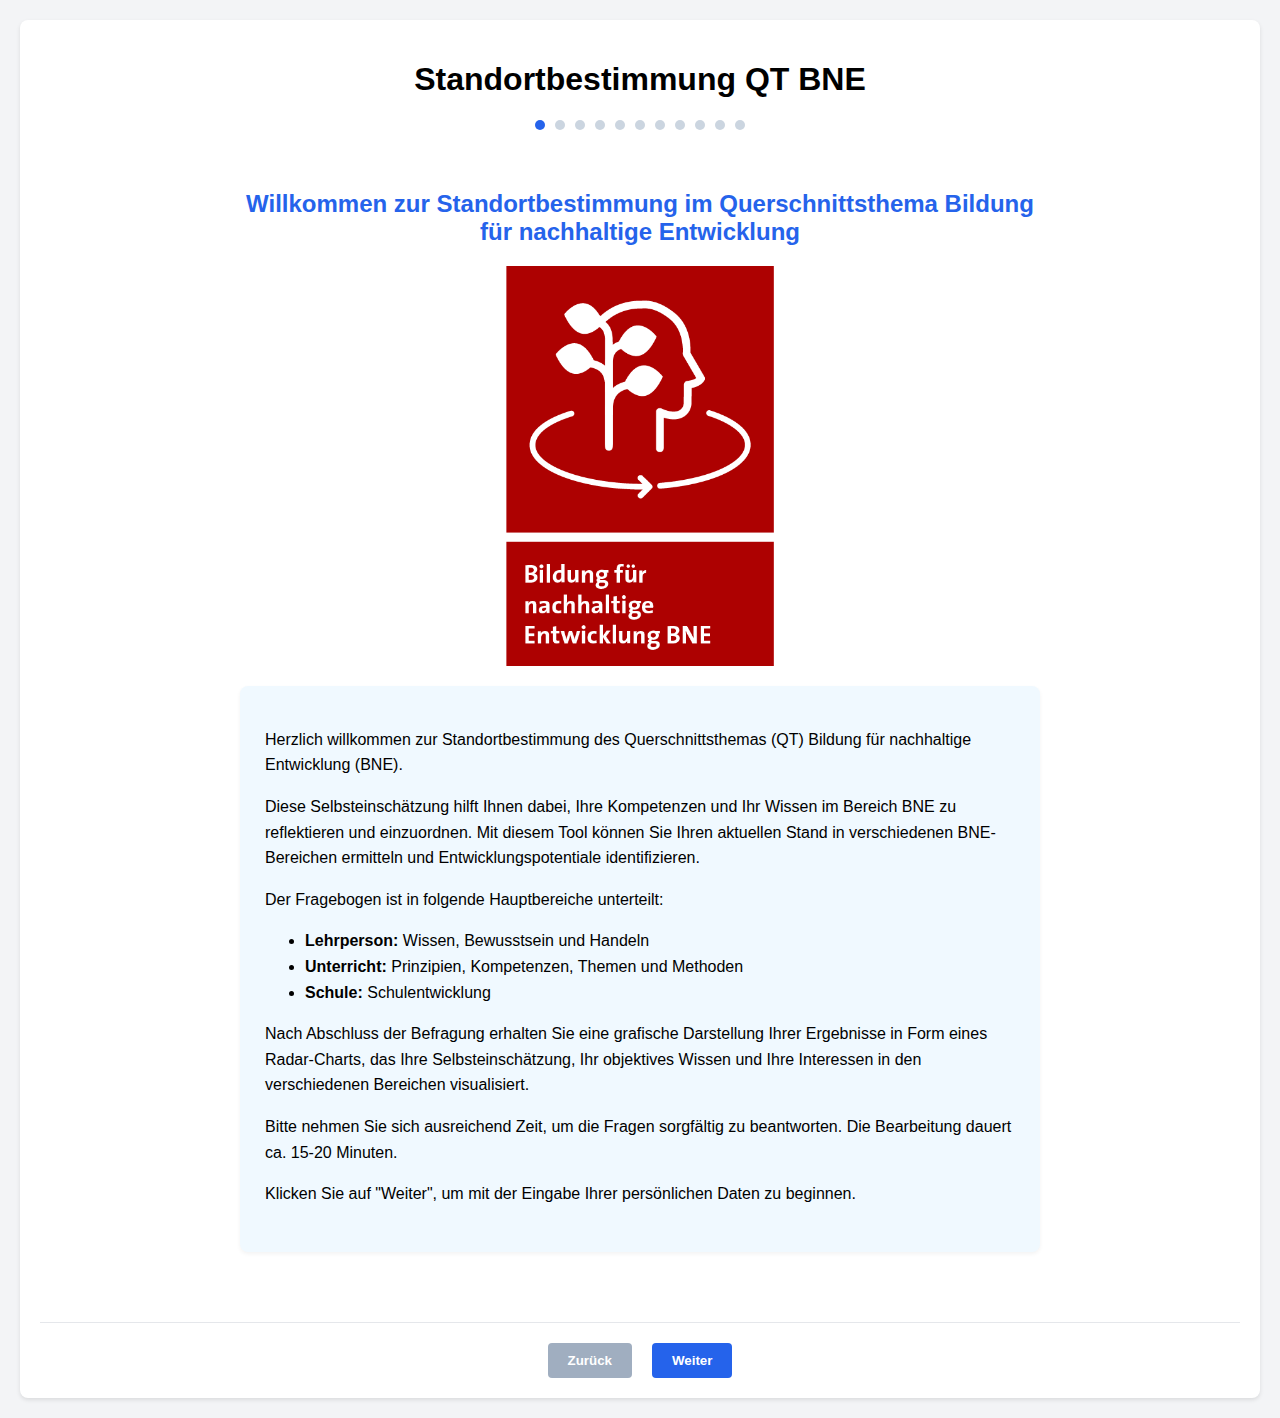
==== src/index.html @ 0aa0ed7d "allinone finished. src folder added" ====
<!DOCTYPE html>
<html lang="de">
<head>
    <meta charset="UTF-8">
    <meta name="viewport" content="width=device-width, initial-scale=1.0">
    <title>Kompetenzradar BNE</title>
    <style>
        body {
            font-family: Arial, sans-serif;
            margin: 0;
            padding: 20px;
            background-color: #f3f4f6;
        }
        .container {
            max-width: 1200px;
            margin: 0 auto;
            background: white;
            padding: 20px;
            border-radius: 8px;
            box-shadow: 0 2px 4px rgba(0,0,0,0.1);
        }
        .grid {
            display: grid;
            grid-template-columns: 1fr;
            gap: 20px;
        }
        @media (min-width: 1500px) { /* Bei grossen Bildschirmen mehr Platz für Radar Chart */
            .results-grid {
                grid-template-columns: 1fr 2fr; 
            }
        }
        .results-columns {
            display: grid;
            grid-template-columns: 1fr 1fr;
            gap: 15px;
         }

        @media (max-width: 600px) {
            .results-columns {
                grid-template-columns: 1fr;
    }
}
        .question-card {
            border: 1px solid #e5e7eb;
            padding: 15px;
            margin-bottom: 15px;
            border-radius: 6px;
        }
        .question-title {
            font-weight: bold;
            margin-bottom: 10px;
        }
        .meta-info {
            font-size: 0.9em;
            color: #666;
            margin-bottom: 10px;
        }
        .mc-group {
            display: flex;
            flex-direction: column;
            gap: 8px;
        }
        .mc-option {
            display: flex;
            align-item: center;
            gap: 8px;
            padding: 8px;
            border-radius: 4px;
            cursor: pointer;
        }
        .mc-option:hover {
            background-color: #f3f4f6;
        }
        .slider-container {
            padding: 20px 10px;
            position: relative;
        }
        .slider {
            width: 100%;
            height: 5px;
            background: #ddd;
            outline: none;
            -webkit-appearance: none;
            border-radius: 5px;
        }
        .slider::-webkit-slider-thumb {
            -webkit-appearance: none;
            width: 20px;
            height: 20px;
            background: #2563eb;
            border-radius: 50%;
            cursor: pointer;
        }
        .slider::-moz-range-thumb {
            width: 20px;
            height: 20px;
            background: #2563eb;
            border-radius: 50%;
            cursor: pointer;
            border: none;
        }
        .slider-labels {
            display: flex;
            justify-content: space-between;
            margin-top: 10px;
            font-size: 0.8em;
            color: #666;
        }
        .slider-value {
            text-align: center;
            margin-top: 10px;
            font-weight: bold;
            color: #2563eb;
        }
        .radar-container {
            display: flex;
            flex-direction: column;
            align-item: center;
            justify-content: center;
            width: 100%;
            height: 100%;
        }
        #radarCanvas {
            width: 100%;
            max-width: 1000px;
            height: auto;
            image-rendering: -webkit-optimize-contrast;
            image-rendering: crisp-edges;
            -ms-interpolation-mode: nearest-neighbor;
            margin: 0 auto;
            display: block;
        }
        .legend {
            display: flex;
            justify-content: center;
            gap: 20px;
            margin-top: 16px;
        }
        .legend-item {
            display: flex;
            align-item: center;
            gap: 8px;
            font-size: 14px;
            font-weight: bold;
        }
        .legend-color {
            width: 20px;
            height: 10px;
            border-radius: 2px;
        }
        .page {
            display: none;
        }
        .page.active {
            display: block;
        }
        .navigation {
            display: flex;
            justify-content: center;
            gap: 20px;
            margin-top: 20px;
            padding-top: 20px;
            border-top: 1px solid #e5e7eb;
            transition: margin-top 0.3s ease; /* Sanfte Übergangsanimation */
        }
        .nav-button {
            padding: 10px 20px;
            background-color: #2563eb;
            color: white;
            border: none;
            border-radius: 4px;
            cursor: pointer;
            font-weight: bold;
        }
        .nav-button:disabled {
            background-color: #a0aec0;
            cursor: not-allowed;
        }
        .progress-indicator {
            display: flex;
            justify-content: center;
            margin-bottom: 20px;
        }
        .progress-dot {
            height: 10px;
            width: 10px;
            background-color: #cbd5e0;
            border-radius: 50%;
            margin: 0 5px;
        }
        .progress-dot.active {
            background-color: #2563eb;
        }
        .form-group {
            margin-bottom: 15px;
        }
        .form-group label {
            display: block;
            margin-bottom: 5px;
            font-weight: bold;
        }
        .form-group input, .form-group select, .form-group textarea {
            width: 100%;
            padding: 8px;
            border: 1px solid #e2e8f0;
            border-radius: 4px;
            box-sizing: border-box;
        }
        .intro-text {
            margin-bottom: 20px;
            line-height: 1.6;
        }
        .summary-section {
            margin-bottom: 30px;
            padding: 15px;
            background-color: #f8fafc;
            border-radius: 6px;
        }
        .summary-section h3 {
            margin-top: 0;
            color: #2563eb;
        }
        .personal-data-section {
            margin-bottom: 30px;
            padding: 15px;
            background-color: #f0f9ff;
            border-radius: 6px;
        }
        .personal-data-section h3 {
            margin-top: 0;
            color: #0369a1;
        }
        .personal-data-item {
            margin-bottom: 8px;
        }
        .personal-data-label {
            font-weight: bold;
        }
        .subjects-grid {
            display: grid;
            grid-template-columns: repeat(auto-fill, minmax(80px, 1fr));
            gap: 10px;
            margin-top: 10px;
        }
        .subject-item {
            display: flex;
            align-items: center;
            justify-content: center;
            background-color: #f0f9ff;
            padding: 10px 15px;
            border-radius: 6px;
            cursor: pointer;
            transition: all 0.3s ease;
            user-select: none;
            border: 1px solid #e2e8f0;
            text-align: center;
        }
        .subject-item:hover {
            background-color: #dbeafe;
            transform: translateY(-2px);
            box-shadow: 0 2px 4px rgba(0,0,0,0.1);
        }
        .subject-item.selected {
            background-color: #2563eb;
            color: white;
            border: 1px solid #1e40af;
            box-shadow: 0 2px 4px rgba(37, 99, 235, 0.3);
        }
        .subject-item.disabled {
            opacity: 0.5;
            cursor: not-allowed;
            transform: none;
            box-shadow: none;
        }
        .welcome-container {
            max-width: 800px;
            margin: 0 auto;
            padding: 20px;
        }
        h1 {
            text-align: center;
        }
        .welcome-header {
            color: #2563eb;
            margin-bottom: 20px;
            text-align: center;
        }
        .welcome-card {
            background-color: #f0f9ff;
            border-radius: 8px;
            padding: 25px;
            box-shadow: 0 2px 4px rgba(0,0,0,0.05);
            margin-bottom: 30px;
        }
        .sdg-image {
            max-width: 100%;
            max-height: 400px;
            height: auto;
            margin: auto;
            display: block;
            padding-bottom: 20px;

        }
        .selection-counter {
            margin-top: 10px;
            font-weight: bold;
            color: #2563eb;
        }
        
        /* Dropdown für Lerngelegenheiten */
        .custom-dropdown {
            position: relative;
            width: 100%;
            border: 1px solid #e2e8f0;
            border-radius: 4px;
            background-color: white;
        }
        .selected-options {
            padding: 10px;
            cursor: pointer;
            min-height: 24px;
            border-radius: 4px;
            display: flex;
            flex-wrap: wrap;
            gap: 5px;
        }
        .selected-options .placeholder {
            color: #a0aec0;
        }
        .selected-options:hover {
            background-color: #f8fafc;
        }
        .selected-tag {
            display: inline-flex;
            align-items: center;
            background-color: #e2e8f0;
            border-radius: 4px;
            padding: 2px 8px;
            margin-right: 2px;
            margin-bottom: 2px;
            font-size: 0.9em;
        }
        .remove-tag {
            margin-left: 5px;
            cursor: pointer;
            font-weight: bold;
            color: #718096;
        }
        .remove-tag:hover {
            color: #e53e3e;
        }
        .dropdown-options {
            position: absolute;
            width: 100%;
            max-height: 300px;
            overflow-y: auto;
            border: 1px solid #e2e8f0;
            border-top: none;
            border-radius: 0 0 4px 4px;
            background-color: white;
            z-index: 10;
            box-shadow: 0 4px 6px -1px rgba(0, 0, 0, 0.1);
            /* Dropdown standardmäßig ausblenden */
            display: none;
        }
        .dropdown-option {
            padding: 10px;
            cursor: pointer;
            border-bottom: 1px solid #f7fafc;
            display: block;
            transition: all 0.2s ease;
        }
        .dropdown-option:hover {
            background-color: #f3f4f6;
        }
        .dropdown-option.selected {
            background-color: #e6f2ff;
            border-left: 3px solid #2563eb;
        }
        .dropdown-option-content {
            display: flex;
            flex-direction: column;
        }
        .dropdown-option-title {
            font-weight: bold;
            margin-bottom: 4px;
        }
        .dropdown-option-info {
            display: flex;
            justify-content: space-between;
            font-size: 0.85em;
        }
        .search-container {
            padding: 10px;
            border-bottom: 1px solid #e2e8f0;
            position: sticky;
            top: 0;
            background-color: white;
            z-index: 11;
        }
        .dropdown-search {
            width: 100%;
            padding: 8px 10px;
            border: 1px solid #e2e8f0;
            border-radius: 4px;
            font-size: 0.95em;
        }
        .option-category {
            font-size: 0.85em;
            color: #4a5568;
            display: block;
            margin-top: 2px;
        }
        .option-semester {
            font-size: 0.8em;
            color: #718096;
            display: inline-block;
            margin-top: 2px;
            background-color: #f0f9ff;
            padding: 1px 6px;
            border-radius: 4px;
        }
        .lerngelegenheiten-list {
            margin: 5px 0 0 20px;
            padding: 0;
        }
        .lerngelegenheiten-list li {
            margin-bottom: 5px;
        }
        .no-results {
            padding: 15px;
            color: #718096;
            text-align: center;
            font-style: italic;
        }
    </style>
</head>
<body>
    <div class="container">
        <h1>Standortbestimmung QT BNE</h1>
        <div class="progress-indicator" id="progressIndicator">
            <!-- Wird dynamisch gefüllt -->
        </div>
        
        <!-- Startseite -->
        <div class="page" id="page-start">
            <div class="welcome-container">
                <h2 class="welcome-header">Willkommen zur Standortbestimmung im Querschnittsthema Bildung für nachhaltige Entwicklung</h2>
                
                <!-- BNE Image - Base64 encoded -->
                <img src="[data-uri]" alt="Sustainable Development Goals" class="sdg-image">
                
                <div class="welcome-card">
                    <div class="intro-text">
                        <p>Herzlich willkommen zur Standortbestimmung des Querschnittsthemas (QT) Bildung für nachhaltige Entwicklung (BNE).</p>
                        <p>Diese Selbsteinschätzung hilft Ihnen dabei, Ihre Kompetenzen und Ihr Wissen im Bereich BNE zu reflektieren und einzuordnen. Mit diesem Tool können Sie Ihren aktuellen Stand in verschiedenen BNE-Bereichen ermitteln und Entwicklungspotentiale identifizieren.</p>
                        <p>Der Fragebogen ist in folgende Hauptbereiche unterteilt:</p>
                        <ul>
                            <li><strong>Lehrperson:</strong> Wissen, Bewusstsein und Handeln</li>
                            <li><strong>Unterricht:</strong> Prinzipien, Kompetenzen, Themen und Methoden</li>
                            <li><strong>Schule:</strong> Schulentwicklung</li>
                        </ul>
                        <p>Nach Abschluss der Befragung erhalten Sie eine grafische Darstellung Ihrer Ergebnisse in Form eines Radar-Charts, das Ihre Selbsteinschätzung, Ihr objektives Wissen und Ihre Interessen in den verschiedenen Bereichen visualisiert.</p>
                        <p>Bitte nehmen Sie sich ausreichend Zeit, um die Fragen sorgfältig zu beantworten. Die Bearbeitung dauert ca. 15-20 Minuten.</p>
                        <p>Klicken Sie auf "Weiter", um mit der Eingabe Ihrer persönlichen Daten zu beginnen.</p>
                    </div>
                </div>
            </div>
        </div>
        
        <!-- Seite 1: Persönliche Daten -->
        <div class="page" id="page-0">
            <div class="intro-text">
                <p>Bitte füllen Sie zunächst Ihre persönlichen Daten aus und beantworten Sie dann die Fragen auf den folgenden Seiten.</p>
            </div>
            <div class="form-group">
                <label for="vorname">Vorname</label>
                <input type="text" id="vorname" name="vorname">
            </div>
            <div class="form-group">
                <label for="nachname">Nachname</label>
                <input type="text" id="nachname" name="nachname">
            </div>
            <div class="form-group">
                <label for="matrikelnummer">Matrikelnummer</label>
                <input type="text" id="matrikelnummer" name="matrikelnummer">
            </div>
            <div class="form-group">
                <label for="email">E-Mail-Adresse an PH</label>
                <input type="email" id="email" name="email">
            </div>
            <div class="form-group">
                <label>Studienfächer (maximal 4 Fächer auswählbar)</label>
                <div class="subjects-grid" id="subjects-container">
                    <!-- Wird dynamisch durch JavaScript gefüllt -->
                </div>
                <div class="selection-counter" id="selection-counter">Ausgewählte Fächer: 0/4</div>
            </div>
            <div class="form-group">
                <label>Besuchte Lerngelegenheiten mit QT Label BNE</label>
                <div class="custom-dropdown">
                    <div class="selected-options" id="selected-lerngelegenheiten-display" onclick="document.getElementById('lerngelegenheiten-options').style.display = document.getElementById('lerngelegenheiten-options').style.display === 'block' ? 'none' : 'block';">
                        <span class="placeholder">Bitte auswählen (Klicken zum Öffnen)...</span>
                    </div>
                    <div class="dropdown-options" id="lerngelegenheiten-options">
                        <div class="search-container">
                            <input type="text" id="lerngelegenheiten-search" placeholder="Suchen..." class="dropdown-search">
                        </div>
                        <div id="lerngelegenheiten-list">
                            <!-- Wird dynamisch mit JavaScript gefüllt -->
                        </div>
                    </div>
                </div>
            </div>
        </div>

        <!-- Fragen-Seiten werden dynamisch generiert -->
        <!-- Hier kommt pro Bereich eine eigene Seite -->
        
        <!-- Letzte Seite: Radar und Zusammenfassung -->
        <div class="page" id="page-final">
            <h2>Ihre Ergebnisse</h2>
            <p>
            Vielen Dank für die Beantwortung der Fragen. Hier ist die Zusammenfassung Ihrer Ergebnisse. Drücken Sie auf Abschliessen. Laden Sie diese bitte als pdf herunter und senden Sie das pdf bitte fristgerecht an: <mark>barbara.bamert@phbern.ch</mark><br></br>
            Fügen Sie die Ergebnisse Ihrer Standortbestimmung bitte noch in Ihr professionelles BNE-Konzept ein oder verlinken Sie es.<br></br>
            An der Standortbestimmung werden Rückmeldungen zu Spiderprofilen und Vorschläge gegeben, welche Lerngelegenheiten zu Ihrem Profil passen würden. Falls Sie eine individuelle Rückmeldung wünschen, können Sie gerne per Mail einen Beratungstermin vereinbaren.<br></br>

            </p>
            
            <div class="grid results-grid">
                <div>
                    <!-- Persönliche Daten Sektion -->
                    <div class="personal-data-section">
                        <h3>Persönliche Daten</h3>
                        <div id="personalDataSummary">
                            <!-- Wird dynamisch gefüllt -->
                        </div>
                    </div>
                    
                    <!-- Ergebnisse nach Bereichen -->
                    <div class="summary-section">
                        <h3>Ergebnisse nach Bereichen</h3>
                        <div id="resultsSummary">
                            <!-- Wird dynamisch gefüllt -->
                        </div>
                    </div>
                </div>
                
                <!-- Radar Graph Container -->
                <div class="radar-container">
                    <canvas id="radarCanvas" width="1000" height="1000"></canvas>
                    <div class="legend">
                        <div class="legend-item">
                            <svg width="30" height="15" viewBox="0 0 30 15">
                                <circle cx="15" cy="7.5" r="6" fill="rgba(37, 99, 235, 0.9)" stroke="rgba(37, 99, 235, 0.9)" stroke-width="2"/>
                            </svg>
                            <span>Subjektiv</span>
                        </div>
                        <div class="legend-item">
                            <svg width="30" height="15" viewBox="0 0 30 15">
                                <path d="M15,2 L22,12 L8,12 Z" fill="rgba(22, 163, 74, 0.9)" stroke="rgba(22, 163, 74, 0.9)" stroke-width="2"/>
                            </svg>
                            <span>Objektiv</span>
                        </div>
                        <div class="legend-item">
                            <svg width="30" height="15" viewBox="0 0 30 15">
                                <rect x="9" y="1.5" width="12" height="12" fill="rgba(220, 38, 38, 0.9)" stroke="rgba(220, 38, 38, 0.9)" stroke-width="2"/>
                            </svg>
                            <span>Interesse</span>
                        </div>
                    </div>
                </div>
            </div>
        </div>
        
        <div class="navigation">
            <button id="prevButton" class="nav-button">Zurück</button>
            <button id="nextButton" class="nav-button">Weiter</button>
        </div>
    </div>

    <script>
        // =========================================================
        // FRAGENKATALOG - BEGINN
        // =========================================================
        // Anleitung zum Hinzufügen oder Bearbeiten von Fragen:
        // 1. Jede Frage hat eine eindeutige ID
        // 2. Die ID folgt dem Schema: <Bereichsnummer><laufende Nummer>
        //    z.B. 11, 12, 13 für Fragen im ersten Bereich
        // 3. Struktur jeder Frage:
        //    - id: Eindeutige Nummer der Frage
        //    - text: Der Fragetext
        //    - bereich: Einer der Bereiche aus der BEREICHE-Konstante
        //    - ebene: "subjektiv", "objektiv" oder "interesse"
        //    - typ: "slider" oder "mc" (Multiple Choice)
        //    - antworten: Array mit Antwortmöglichkeiten
        //      * text: Beschreibung der Antwort
        //      * wert: Punktwert (0-3)
        
        // Konfiguration
        const MIN_WERT = 0;
        const MAX_WERT = 3;
        const MAX_SELECTED_SUBJECTS = 4;
        
        const BEREICHE = [
            "Lehrperson: Wissen", 
            "Lehrperson: Bewusstsein",
            "Lehrperson: Handeln",
            "Unterricht: Prinzipien",
            "Unterricht: Kompetenzen",
            "Unterricht: Themen",
            "Unterricht: Methoden",
            "Schule: Schulentwicklung",
        ];

        // Liste der Studienfächer
        const STUDIENFAECHER = [
            "D", "F", "M", "NT", "RZG", "WAH", "ERG", 
            "E", "BS", "BG", "TTG", "MU", "I", "RR", "L"
        ];

        // Fächerbeschreibungen für Tooltip oder erweiterte Anzeige
        const FACH_BESCHREIBUNGEN = {
            "D": "Deutsch",
            "F": "Französisch",
            "M": "Mathematik",
            "NT": "Natur & Technik",
            "RZG": "Räume, Zeiten, Gesellschaften",
            "WAH": "Wirtschaft, Arbeit, Haushalt",
            "ERG": "Ethik, Religionen, Gemeinschaft",
            "E": "Englisch",
            "BS": "Bewegung und Sport",
            "BG": "Bildnerisches Gestalten",
            "TTG": "Textiles und Technisches Gestalten",
            "MU": "Musik",
            "I": "Italienisch",
            "RR": "Rätoromanisch",
            "L": "Latein"
        };
        
        // Liste der Lerngelegenheiten
        const LERNGELEGENHEITEN = [
            {
                id: "bne_intro",
                semester: "HS",
                kategorie: "Persönliche und professionelle Entwicklung",
                titel: "Einführung BNE an der PHBern"
            },
            {
                id: "bne_lehrplan",
                semester: "HS & FS",
                kategorie: "Mikro- / Makroplanung",
                titel: "Bildung für Nachhaltige Entwicklung im Lehrplan"
            },
            {
                id: "zukunftskompetenzen",
                semester: "HS & FS",
                kategorie: "Beratung & Begleitung",
                titel: "Zukunftskompetenzen"
            },
            {
                id: "partizipativ",
                semester: "HS & FS",
                kategorie: "Zusammenarbeit & Kommunikation",
                titel: "Schule partizipativ gestalten"
            },
            {
                id: "bne_konzept",
                semester: "HS & FS",
                kategorie: "Persönliche und professionelle Entwicklung",
                titel: "Persönliches BNE-Konzept … hä?"
            },
            {
                id: "achtsamkeit",
                semester: "HS",
                kategorie: "Klassenführung",
                titel: "Sozio-emotionales Lernen & Beziehungsgestaltung – Achtsamkeit in der Schule"
            },
            {
                id: "heterogenitaet",
                semester: "HS",
                kategorie: "Klassenführung",
                titel: "Heterogenität im Klassenzimmer – mögliche Diagnosen und der Umgang damit"
            },
            {
                id: "wah_fachverstaendnis",
                semester: "HS & FS",
                kategorie: "Fachkompetenz & Mehrperspektivität WAH",
                titel: "Fach- und Bildungsverständnis WAH"
            },
            {
                id: "konsum_nachhaltigkeit",
                semester: "HS & FS",
                kategorie: "Fachkompetenz & Mehrperspektivität WAH",
                titel: "Lebensführung, Konsum und Nachhaltigkeit"
            },
            {
                id: "wirtschaft_gesellschaft",
                semester: "HS & FS",
                kategorie: "Fachkompetenz & Mehrperspektivität WAH",
                titel: "Wirtschaft und Gesellschaft"
            },
            {
                id: "rzg_fachverstaendnis",
                semester: "HS & FS",
                kategorie: "Fachkompetenz RZG",
                titel: "Fachverständnis RZG"
            },
            {
                id: "globale_herausforderungen",
                semester: "HS & FS",
                kategorie: "Fachkompetenz & Mehrperspektivität RZG",
                titel: "Globale Herausforderungen & lokal Brennpunkte"
            },
            {
                id: "alpen",
                semester: "HS & FS",
                kategorie: "Fachkompetenz & Mehrperspektivität RZG",
                titel: "Dynamische Alpen"
            },
            {
                id: "menschenrechte",
                semester: "HS & FS",
                kategorie: "Fachkompetenz & Mehrperspektivität RZG",
                titel: "Menschenrechte im Klassenzimmer"
            },
            {
                id: "kunst_zugaenge",
                semester: "FS",
                kategorie: "Mikroplanung BG / Klassenführung BG",
                titel: "Rezeptive Zugänge zur Bildenden Kunst und zu Bildwelten des Alltags"
            }
        ];

        const FRAGEN = [
            // Lehrperson: Wissen Nummerierung: 1x
            {
                id: 11,
                text: "Wie gut kennen Sie sich mit den SDG aus?",
                bereich: "Lehrperson: Wissen",
                ebene: "subjektiv",
                typ: "slider",
                antworten: [
                    { text: "Keine Antwort", wert: 0 },
                    { text: "Wenig oder grundlegend", wert: 1 },
                    { text: "Fortgeschritten", wert: 2 },
                    { text: "Hohe Expertise", wert: 3 }
                ]
            },
            {
                id: 12,
                text: "Zu welcher Umsetzungsstrategie von Nachhaltigkeit passt die folgende Definition: «Weniger produzieren und konsumieren: Energie- und Materialverbrauch begrenzen. Beispiel: Vom Besitzen zum Teilen»",
                bereich: "Lehrperson: Wissen",
                ebene: "objektiv",
                typ: "mc",
                antworten: [
                    { text: "Suffizienz", wert: 3 }, // korrekte Antwort
                    { text: "Konsistenz", wert: 1 },
                    { text: "Effizienz", wert: 1 }, 
                ]
            },
            {
                id: 13,
                text: "Wie stark interessieren Sie sich für die SDG?",
                bereich: "Lehrperson: Wissen",
                ebene: "interesse",
                typ: "slider",
                antworten: [
                    { text: "Keine Antwort", wert: 0 },
                    { text: "Gering", wert: 1 },
                    { text: "Mittel", wert: 2 },
                    { text: "Hoch", wert: 3 }
                ]
            },
            {
                id: 14,
                text: "Um mein Unterricht zielorientierter gestalten zu können, möchte ich noch mehr über die Leitidee von Nachhaltiger Entwicklung und die Ziele einer BNE erfahren.",
                bereich: "Lehrperson: Wissen",
                ebene: "interesse",
                typ: "slider",
                antworten: [
                    { text: "Keine Antwort", wert: 0 },
                    { text: "Trifft eher nicht zu", wert: 1 },
                    { text: "Trifft eher zu", wert: 2 },
                    { text: "Trifft zu", wert: 3 }
                ]
            },
            {
                id: 15,
                text: "Der Lehrplan 21 bezieht sich auf das «Drei-Dimensionen-Modell der Nachhaltigen Entwicklung». Welche ist keine der drei Dimensionen?",
                bereich: "Lehrperson: Wissen",
                ebene: "objektiv",
                typ: "mc",
                antworten: [
                    { text: "Gesellschaft", wert: 1 },
                    { text: "Umwelt", wert: 1 },
                    { text: "Soziales", wert: 3 }, // korrekte Antwort
                    { text: "Wirtschaft", wert: 1 }
                ]
            },
            {
                id: 16,
                text: "Ist die Förderung einer Nachhaltigen Entwicklung in der Schweizerischen Bundesverfassung als Auftrag staatlichen Handelns festgeschrieben?",
                bereich: "Lehrperson: Wissen",
                ebene: "objektiv",
                typ: "mc",
                antworten: [
                    { text: "Ja", wert: 3 }, // korrekte Antwort
                    { text: "Nein", wert: 1 }
                ]
            },
            {
                id: 17,
                text: "Im BNE-Unterricht gibt es verschiedene normative Rahmen. Um welchen Ansatz handelt es sich bei: Vermittlung von Expertenwissen, Förderung nachhaltigen Verhaltens und Lernen für eine nachhaltige Entwicklung?",
                bereich: "Lehrperson: Wissen",
                ebene: "objektiv",
                typ: "mc",
                antworten: [
                    { text: "Instrumenteller Ansatz", wert: 3 }, // korrekte Antwort
                    { text: "Emanzipatorischer Ansatz", wert: 1 },
                    { text: "Transformativer Ansatz", wert: 1 }
                ]
            },
            {
                id: 18,
                text: "Im BNE-Unterricht gibt es verschiedene normative Rahmen. Um welchen Ansatz handelt es sich bei: Widersprüche (dialektisch) überwinden, nicht-Vorhersehbarkeit, Emotionen, Lernen durch nachhaltige Entwicklung?",
                bereich: "Lehrperson: Wissen",
                ebene: "objektiv",
                typ: "mc",
                antworten: [
                    { text: "Instrumenteller Ansatz", wert: 1 },
                    { text: "Emanzipatorischer Ansatz", wert: 1 },
                    { text: "Transformativer Ansatz", wert: 3 } // korrekte Antwort
                ]
            },
            {
                id: 19,
                text: "Welche Gefahr besteht primär bei einem emanzipatorischen Ansatz im BNE-Unterricht?",
                bereich: "Lehrperson: Wissen",
                ebene: "objektiv",
                typ: "mc",
                antworten: [
                    { text: "Gefahr der Indoktrination", wert: 1 },
                    { text: "Gefahr des Zeitmangels", wert: 3 } // korrekte Antwort
                ]
            },
            // Lehrperson: Bewusstsein id 2x
            {
                id: 21,
                text: "Ich fühle mich sicher, wie ich im BNE-Unterricht meinen Standpunkt und meine Meinung vertreten darf und kann.",
                bereich: "Lehrperson: Bewusstsein",
                ebene: "subjektiv",
                typ: "slider",
                antworten: [
                    { text: "Trifft nicht zu", wert: 1 },
                    { text: "Trifft eher zu", wert: 2 },
                    { text: "Trifft zu", wert: 3 }
                ]
            },
            {
                id: 22,
                text: "Ich möchte mehr über den Beutelsbacher Konsens erfahren und mich mit der Umsetzung von BNE im Unterricht auseinandersetzen",
                bereich: "Lehrperson: Bewusstsein",
                ebene: "interesse",
                typ: "slider",
                antworten: [
                    { text: "Trifft eher nicht zu", wert: 1 },
                    { text: "Trifft eher zu", wert: 2 },
                    { text: "Trifft sehr zu", wert: 3 }
                ]
            },
            {
                id: 23,
                text: "Der Beutelsbacher Konsens besagt, dass sich Lehrpersonen im Unterricht nicht zu politisch heiklen Themen äussern sollten.",
                bereich: "Lehrperson: Bewusstsein",
                ebene: "objektiv",
                typ: "mc",
                antworten: [
                    { text: "Richtig", wert: 1 },
                    { text: "Falsch", wert: 3 }, // korrekte Antwort
                    { text: "Teilweise richtig", wert: 1 },
                ]
            },
            {
                id: 24,
                text: "Ich kann mich gut zu den Zielen einer (B)NE positionieren und habe eine klare Haltung zu dem aktuellen Diskurs.",
                bereich: "Lehrperson: Bewusstsein",
                ebene: "subjektiv",
                typ: "slider",
                antworten: [
                    { text: "Trifft nicht zu", wert: 1 },
                    { text: "Trifft eher zu", wert: 2 },
                    { text: "Trifft zu", wert: 3 }
                ]
            },
            {
                id: 25,
                text: "Ich fühle mich noch nicht sicher, wie ich im BNE-Unterricht meinen Standpunkt und meine Meinung vertreten kann. Ich möchte deshalb noch mehr darüber erfahren, was im BNE-Unterricht erwünscht, und was verboten ist.",
                bereich: "Lehrperson: Bewusstsein",
                ebene: "interesse",
                typ: "slider",
                antworten: [
                    { text: "Keine Antwort", wert: 0 },
                    { text: "Trifft nicht zu", wert: 1 },
                    { text: "Trifft teilweise zu", wert: 2 },
                    { text: "Trifft zu", wert: 3 }
                ]
            },

            // Lehrperson: Handeln id 3x
            {
                id: 31,
                text: "Wie stark beschäftigt Sie die Frage, wie Ihr Handeln als Lehrperson das Lernen der Schüler*innen in Bezug auf BNE beeinflusst?",
                bereich: "Lehrperson: Handeln",
                ebene: "subjektiv",
                typ: "slider",
                antworten: [
                    { text: "Keine Antwort", wert: 0 },
                    { text: "Wenig", wert: 1 },
                    { text: "Mittel", wert: 2 },
                    { text: "Stark", wert: 3 }
                ]
            },
            {
                id: 32,
                text: "Die lernförderlichen Gelegenheiten werden im Rahmen der Agenda 2030 zusammen mit den Schlüsselkompetenzen einer BNE als wichtig erachtet.",
                bereich: "Lehrperson: Handeln",
                ebene: "objektiv",
                typ: "mc",
                antworten: [
                    { text: "Richtig", wert: 3 }, // korrekte Antwort
                    { text: "Falsch", wert: 1 }, 
                   
                ]
            },
            {
                id: 33,
                text: "Der Whole Institution Approach (WIA) zeigt Möglichkeiten auf, wie BNE in der Schule ohne Einbezug von ausserschulischen Akteur:innen umgesetzt werden kann.",
                bereich: "Lehrperson: Handeln",
                ebene: "objektiv",
                typ: "mc",
                antworten: [
                    { text: "Richtig", wert: 1 }, 
                    { text: "Falsch", wert: 3 }, // korrekte Antwort
                   
                ]
            },
            {
                id: 35,
                text: "Inwiefern haben Sie BNE bereits in Ihrem Unterricht / in Ihren Praktika integrieren können?",
                bereich: "Lehrperson: Handeln",
                ebene: "subjektiv",
                typ: "slider",
                antworten: [
                    { text: "Keine Antwort", wert: 0 },
                    { text: "Gar nicht", wert: 1 },
                    { text: "Ein bisschen", wert: 2 },
                    { text: "Stark", wert: 3 }
                ]
            },
            {
                id: 36,
                text: "Um mein eigenes Rollen- und Funktionsverständnis in Zusammenhang mit nachhaltiger Entwicklung und BNE als Lehrperson zu definieren, möchte ich mich mit entsprechenden Konzepten auseinandersetzen.",
                bereich: "Lehrperson: Handeln",
                ebene: "interesse",
                typ: "slider",
                antworten: [
                    { text: "Keine Antwort", wert: 0 },
                    { text: "Stimme eher nicht zu", wert: 1 },
                    { text: "Stimme teilweise zu", wert: 2 },
                    { text: "Stimme zu", wert: 3 }
                ]
            },

            // Unterricht: Prinzipien id 4x
            {
                id: 41,
                text: "Ich kenne bereits viele BNE-relevante Prinzipien, die ich im Unterricht umsetzen kann.",
                bereich: "Unterricht: Prinzipien",
                ebene: "subjektiv",
                typ: "slider",
                antworten: [
                    { text: "Keine Antwort", wert: 0 },
                    { text: "Trifft nicht zu", wert: 1 },
                    { text: "Trifft teilweise zu", wert: 2 },
                    { text: "Trifft zu", wert: 3 }
                ]
            },
            {
                id: 42,
                text: "Aktualitätsbezug ist als eines von drei didaktischen BNE-Prinzipen im Lehrplan 21 verankert. Ist die Aussage korrekt?",
                bereich: "Unterricht: Prinzipien",
                ebene: "objektiv",
                typ: "mc",
                antworten: [
                    { text: "Ja", wert: 1 },
                    { text: "Nein", wert: 3 } // korrekte Antwort
                ]
            },
            {
                id: 43,
                text: "«Im Unterricht werden eigene und kollektive Denkweisen und Werte aufgespürt und miteinander verglichen.» Um welches pädagogische Prinzip von éducation21 handelt es sich?",
                bereich: "Unterricht: Prinzipien",
                ebene: "objektiv",
                typ: "mc",
                antworten: [
                    { text: "Wertereflexion und Handlungsorientierung", wert: 3 }, // korrekte Antwort
                    { text: "Chancengerechtigkeit", wert: 1 },
                    { text: "Partizipation und Empowerment", wert: 1 }
                ]
            },
            {
                id: 44,
                text: "«Nachhaltige Entwicklung ist ein optimistischer Ansatz, der sich an einer positiven Zukunft orientiert.» Um welches pädagogische Prinzip von éducation21 handelt es sich?",
                bereich: "Unterricht: Prinzipien",
                ebene: "objektiv",
                typ: "mc",
                antworten: [
                    { text: "Visionsorientierung", wert: 3 }, // korrekte Antwort
                    { text: "Vernetztes Denken", wert: 1 },
                    { text: "Partizipation und Empowerment", wert: 1 }
                ]
            },
            {
                id: 45,
                text: "Um die BNE-Prinzipien noch besser verstehen zu können, möchte ich mich vertiefter mit diesen befassen.",
                bereich: "Unterricht: Prinzipien",
                ebene: "interesse",
                typ: "slider",
                antworten: [
                    { text: "Keine Antwort", wert: 0 },
                    { text: "Stimme eher nicht zu", wert: 1 },
                    { text: "Stimme teilweise zu", wert: 2 },
                    { text: "Stimme zu", wert: 3 }
                ]
            },

            // Unterricht: Kompetenzen id 5x
            {
                id: 51,
                text: "Wie gut können Sie BNE-Kompetenzen in Ihrem Unterricht fördern?",
                bereich: "Unterricht: Kompetenzen",
                ebene: "subjektiv",
                typ: "slider",
                antworten: [
                    { text: "Keine Antwort", wert: 0 },
                    { text: "Grundlegend", wert: 1 },
                    { text: "Gut", wert: 2 },
                    { text: "Sehr gut", wert: 3 }
                ]
            },
            {
                id: 52,
                text: "Die von éducation21 formulierten Kompetenzen können den DeSeCo-Schlüsselkompetenzen zugeordnet werden. Zu welcher Kategorie gehören Verantwortung, Werte und Handeln?",
                bereich: "Unterricht: Kompetenzen",
                ebene: "objektiv",
                typ: "mc",
                antworten: [
                    { text: "Interaktive Verwendung von Medien und Tools", wert: 1 },
                    { text: "Interagieren in heterogenen Gruppen", wert: 1 },
                    { text: "Eigenständiges Handeln", wert: 3 } // korrekte Antwort
                ]
            },
            {
                id: 53,
                text: "Im Lehrplan 21 sind spezifische BNE-Kompetenzen ausformuliert.",
                bereich: "Unterricht: Kompetenzen",
                ebene: "objektiv",
                typ: "mc",
                antworten: [
                    { text: "Ja", wert: 1 },
                    { text: "Nein, nur über fächerübergreifende Querverweise", wert: 3 }, // korrekte Antwort
                    { text: "Nein, überhaupt nicht", wert: 1 }
                ]
            },
            {
                id: 54,
                text: "Wie gut kennen Sie sich mit den BNE-Kompetenzen aus?",
                bereich: "Unterricht: Kompetenzen",
                ebene: "subjektiv",
                typ: "slider",
                antworten: [
                    { text: "Keine Antwort", wert: 0 },
                    { text: "Wenig Kenntnisse", wert: 1 },
                    { text: "Mittlere Kompetenzen", wert: 2 },
                    { text: "Hohe Kompetenzen", wert: 3 }
                ]
            },
            {
                id: 55,
                text: "Um welche BNE-Kompetenz nach éducation21 handelt es sich: «Sich als Teil der Welt erfahren (Sich selbst, die soziale und natürliche Umwelt ganzheitlich und im globalen Kontext wahrnehmen)»?",
                bereich: "Unterricht: Kompetenzen",
                ebene: "objektiv",
                typ: "mc",
                antworten: [
                    { text: "Verantwortung", wert: 3 }, // korrekte Antwort
                    { text: "Partizipation", wert: 1 },
                    { text: "Kooperation", wert: 1 }
                ]
            },
            {
                id: 56,
                text: "Um meinen Unterricht kompetenzorientiert gestalten zu können, möchte ich mich noch vertiefter mit den BNE-Kompetenzen auseinandersetzen.",
                bereich: "Unterricht: Kompetenzen",
                ebene: "interesse",
                typ: "slider",
                antworten: [
                    { text: "Keine Antwort", wert: 0 },
                    { text: "Stimme eher nicht zu", wert: 1 },
                    { text: "Stimme teilweise zu", wert: 2 },
                    { text: "Stimme zu", wert: 3 }
                ]
            },
            {
                id: 57,
                text: "Wie schätzen Sie Ihre Kompetenzen im Bereich der BNE im Unterricht ein?",
                bereich: "Unterricht: Kompetenzen",
                ebene: "subjektiv",
                typ: "slider",
                antworten: [
                    { text: "Keine Antwort", wert: 0 },
                    { text: "Wenig Kenntnisse", wert: 1 },
                    { text: "Mittlere Kompetenzen", wert: 2 },
                    { text: "Hohe Kompetenzen", wert: 3 }
                ]
            },
            {
                id: 58,
                text: "Die Kompetenz zur integrierten Problemlösung (Schlüsselkompetenzen für BNE im Rahmen der Agenda 2030) beinhaltet die Fähigkeit die eigenen Werte, Wahrnehmungen und Handlungen zu reflektieren.",
                bereich: "Unterricht: Kompetenzen",
                ebene: "objektiv",
                typ: "mc",
                antworten: [
                    { text: "Ja", wert: 1 }, 
                    { text: "Nein", wert: 3 }, // korrekte Antwort
                 
                ]
            },

            // Unterricht: Themen id 6x
            {
                id: 61,
                text: "Wie gut kennen Sie die fächerübergreifenden Themen zu nachhaltiger Entwicklung im Lehrplan 21?",
                bereich: "Unterricht: Themen",
                ebene: "subjektiv",
                typ: "slider",
                antworten: [
                    { text: "Keine Antwort", wert: 0 },
                    { text: "Wenig", wert: 1 },
                    { text: "Gut", wert: 2 },
                    { text: "Sehr gut", wert: 3 }
                ]
            },
            {
                id: 62,
                text: "Im Lehrplan 21 ist das Thema \"Geschlechter und Gleichstellung\" kein fächerübergreifendes Thema im Kontext Bildung für nachhaltige Entwicklung.",
                bereich: "Unterricht: Themen",
                ebene: "objektiv",
                typ: "mc",
                antworten: [
                    { text: "Richtig", wert: 1 },
                    { text: "Falsch", wert: 3 } // korrekte Antwort
                ]
            },
            {
                id: 63,
                text: "Im Lehrplan 21 werden sieben fächerübergreifende Themen unter der Leitidee Nachhaltiger Entwicklung aufgeführt.",
                bereich: "Unterricht: Themen",
                ebene: "objektiv",
                typ: "mc",
                antworten: [
                    { text: "Richtig", wert: 3 }, // korrekte Antwort
                    { text: "Falsch", wert: 1 }
                ]
            },
            {
                id: 64,
                text: "Wie interessiert sind Sie daran, sich mit fächerübergreifenden Themen zur nachhaltigen Entwicklung auseinanderzusetzen?",
                bereich: "Unterricht: Themen",
                ebene: "interesse",
                typ: "slider",
                antworten: [
                    { text: "Keine Antwort", wert: 0 },
                    { text: "Wenig interessiert", wert: 1 },
                    { text: "Interessiert", wert: 2 },
                    { text: "sehr interessiert", wert: 3 }
                ]
            },
            {
                id: 65,
                text: "Im Lehrplan 21 finden sich zusätzlich zu den fächerübergreifenden Themen bei den fachspezifischen Kompetenzen noch BNE-Verweise.",
                bereich: "Unterricht: Themen",
                ebene: "objektiv",
                typ: "mc",
                antworten: [
                    { text: "Nein", wert: 1 },
                    { text: "Ja", wert: 3 } // korrekte Antwort
                ]
            },
            {
                id: 66,
                text: "Ich kann mir vorstellen auch weitere Themen interdisziplinär in meinen Fächern zu behandeln.",
                bereich: "Unterricht: Themen",
                ebene: "subjektiv",
                typ: "slider",
                antworten: [
                    { text: "Keine Antwort", wert: 0 },
                    { text: "Wenig interessiert", wert: 1 },
                    { text: "Interessiert", wert: 2 },
                    { text: "Sehr interessiert", wert: 3 }
                ]
            },

            // Unterricht: Methoden id 7x
            {
                id: 71,
                text: "Wie gut beherrschen Sie unterschiedliche Methoden zur Förderung von BNE im Unterricht?",
                bereich: "Unterricht: Methoden",
                ebene: "subjektiv",
                typ: "slider",
                antworten: [
                    { text: "Keine Antwort", wert: 0 },
                    { text: "Grundlegend", wert: 1 },
                    { text: "Gut", wert: 2 },
                    { text: "Sehr gut", wert: 3 }
                ]
            },
            {
                id: 72,
                text: "Für die Förderung von kreativen Lösungsansätzen bei Nachhaltigkeitsproblemen eignet sich im Kontext von BNE die Methode Design Thinking.",
                bereich: "Unterricht: Methoden",
                ebene: "objektiv",
                typ: "mc",
                antworten: [
                    { text: "Ja", wert: 3 }, // korrekte Antwort
                    { text: "Nein", wert: 1 }
                ]
            },
            {
                id: 73,
                text: "Schüler*innen setzen sich mit einem moralischen Dilemma auseinander und beschreiben ihre Gefühle. Welcher Unterrichtszugang trifft am besten zu?",
                bereich: "Unterricht: Methoden",
                ebene: "objektiv",
                typ: "mc",
                antworten: [
                    { text: "Transformatives Lernen", wert: 3 }, // korrekte Antwort
                    { text: "Entdeckendes Lernen", wert: 1 },
                    { text: "Situatives Lernen", wert: 1 }
                ]
            },
            {
                id: 74,
                text: "Wie interessiert sind Sie daran, diese Unterrichtsmethoden für BNE in Ihrem Unterricht umzusetzen?",
                bereich: "Unterricht: Methoden",
                ebene: "interesse",
                typ: "slider",
                antworten: [
                    { text: "Keine Antwort", wert: 0 },
                    { text: "Wenig interessiert", wert: 1 },
                    { text: "Interessiert", wert: 2 },
                    { text: "sehr interessiert", wert: 3 }
                ]
            },
            {
                id: 75,
                text: "Das problembasierte Lernen ist eine Methode der Zukunftswerkstatt.",
                bereich: "Unterricht: Methoden",
                ebene: "objektiv",
                typ: "mc",
                antworten: [
                    { text: "Ja", wert: 1 }, 
                    { text: "Nein", wert: 3 }, // korrekte Antwort
                ]
            },

            // Schule: Schulentwicklung id 8x
            {
                id: 81,
                text: "Welche der untenstehenden Massnahmen ist für den Whole Institution Approach <strong> nicht </strong> von zentraler Bedeutung?",
                bereich: "Schule: Schulentwicklung",
                ebene: "objektiv",
                typ: "mc",
                antworten: [
                    { text: "Fächerübergreifende Projekte", wert: 1 },
                    { text: "Politische Einstellung von Lehrpersonen", wert: 3 }, // korrekte Antwort
                    { text: "Partizipative Schulkultur", wert: 1 },
                ]
            },
            {
                id: 82,
                text: "Das wichtigste Anliegen des Whole Institution Approaches ist es, dass alle Lehrpersonen BNE in ihrem Unterricht umsetzen.",
                bereich: "Schule: Schulentwicklung",
                ebene: "objektiv",
                typ: "mc",
                antworten: [
                    { text: "Ja", wert: 3 }, // korrekte Antwort
                    { text: "Nein", wert: 1 }
                ]
            },
            {
                id: 83,
                text: "Wie gut verstehen Sie das Konzept des Whole Institution Approach für die Umsetzung von BNE?",
                bereich: "Schule: Schulentwicklung",
                ebene: "subjektiv",
                typ: "slider",
                antworten: [
                    { text: "Keine Antwort", wert: 0 },
                    { text: "Grundlegend", wert: 1 },
                    { text: "Gut", wert: 2 },
                    { text: "Sehr gut", wert: 3 }
                ]
            },
            {
                id: 84,
                text: "Wie interessiert sind Sie an der Umsetzung von BNE im schulischen Kontext als angehende Lehrperson?",
                bereich: "Schule: Schulentwicklung",
                ebene: "interesse",
                typ: "slider",
                antworten: [
                    { text: "Keine Antwort", wert: 0 },
                    { text: "Wenig interessiert", wert: 1 },
                    { text: "Interessiert", wert: 2 },
                    { text: "sehr interessiert", wert: 3 }
                ]
            }
    
        ];

        // =========================================================
        // FRAGENKATALOG - ENDE
        // =========================================================

        // Globaler State für Antworten und aktuelle Seite
        let antworten = {};
        let personalData = {};
        let currentPage = 0;
        let pages = [];
        let selectedSubjects = [];
        let selectedLerngelegenheiten = [];
        
        // Handler für Lerngelegenheit-Auswahl
        function handleLerngelegenheitSelection(lgId) {
            // Toggle Auswahl
            if (selectedLerngelegenheiten.includes(lgId)) {
                // Entfernen, wenn bereits ausgewählt
                selectedLerngelegenheiten = selectedLerngelegenheiten.filter(id => id !== lgId);
            } else {
                // Hinzufügen, wenn noch nicht ausgewählt
                selectedLerngelegenheiten.push(lgId);
            }
            
            // Element-Stil aktualisieren
            const element = document.querySelector(`.dropdown-option[data-id="${lgId}"]`);
            if (element) {
                if (selectedLerngelegenheiten.includes(lgId)) {
                    element.classList.add('selected');
                } else {
                    element.classList.remove('selected');
                }
            }
            
            // Ausgewählte Elemente anzeigen
            updateSelectedLerngelegenheitenDisplay();
        }
        
        // Funktion zum Aktualisieren der Anzeige der ausgewählten Lerngelegenheiten
        function updateSelectedLerngelegenheitenDisplay() {
            const display = document.getElementById('selected-lerngelegenheiten-display');
            if (!display) return;
            
            if (selectedLerngelegenheiten.length === 0) {
                display.innerHTML = '<span class="placeholder">Bitte auswählen (Klicken zum Öffnen)...</span>';
                return;
            }
            
            display.innerHTML = selectedLerngelegenheiten.map(id => {
                const lg = LERNGELEGENHEITEN.find(item => item.id === id);
                if (!lg) return '';
                
                return `<span class="selected-tag">${lg.titel} <span class="remove-tag" onclick="removeLerngelegenheit('${id}')">×</span></span>`;
            }).join('');
        }
        
        // Funktion zum Entfernen einer Lerngelegenheit
        function removeLerngelegenheit(id) {
            event.stopPropagation(); // Verhindert, dass das Dropdown sich schließt
            
            // Aus der Auswahl entfernen
            selectedLerngelegenheiten = selectedLerngelegenheiten.filter(item => item !== id);
            
            // Element-Stil aktualisieren
            const element = document.querySelector(`.dropdown-option[data-id="${id}"]`);
            if (element) {
                element.classList.remove('selected');
            }
            
            // Anzeige aktualisieren
            updateSelectedLerngelegenheitenDisplay();
        }
        
        // Seiten nach Bereichen erstellen
        function initPages() {
            // Startseite ist bereits vorhanden (page-start)
            // Persönliche Daten-Seite ist bereits vorhanden (page-0)
            
            // Gruppiere Fragen nach Bereichen
            const bereicheFragen = BEREICHE.reduce((acc, bereich) => {
                acc[bereich] = FRAGEN.filter(frage => frage.bereich === bereich);
                return acc;
            }, {});
            
            // Erstelle für jeden Bereich eine Seite
            let pageIndex = 1; // Start bei 1, weil 0 bereits persönliche Daten sind
            BEREICHE.forEach(bereich => {
                const pageId = `page-${pageIndex}`;
                pages.push(pageId);
                
                // Erstelle Container für diesen Bereich
                const pageDiv = document.createElement('div');
                pageDiv.className = 'page';
                pageDiv.id = pageId;
                
                // Titel für den Bereich
                const bereichTitel = document.createElement('h2');
                bereichTitel.textContent = bereich;
                pageDiv.appendChild(bereichTitel);
                
                // Fragen für diesen Bereich hinzufügen
                const bereichContainer = document.createElement('div');
                bereichContainer.id = `bereich-${pageIndex}`;
                pageDiv.appendChild(bereichContainer);
                
                // Füge die Seite zum Dokument hinzu
                document.querySelector('.container').insertBefore(pageDiv, document.getElementById('page-final'));
                
                pageIndex++;
            });
            
            // Final-Seite hinzufügen
            pages.push('page-final');
            
            // Fortschrittsanzeige erstellen
            updateProgressIndicator();
        }

        // Fortschrittsanzeige aktualisieren
        function updateProgressIndicator() {
            const progressContainer = document.getElementById('progressIndicator');
            progressContainer.innerHTML = '';
            
            const totalPages = pages.length + 2; // +1 für Startseite, +1 für persönliche Daten
            
            for (let i = 0; i < totalPages; i++) {
                const dot = document.createElement('div');
                dot.className = 'progress-dot';
                if (i === currentPage) {
                    dot.classList.add('active');
                }
                progressContainer.appendChild(dot);
            }
        }

        // Fragen für den aktuellen Bereich rendern
        function renderFragen() {
            if (currentPage === 0 || currentPage === 1 || currentPage === pages.length + 1) {
                return; // Keine Fragen auf der Start-, persönlichen Daten- und Ergebnisseite
            }
            
            const bereichIndex = currentPage - 2; // -2 weil Start- und persönliche Daten-Seite
            const bereich = BEREICHE[bereichIndex];
            const bereichContainer = document.getElementById(`bereich-${currentPage - 1}`);
            
            // Fragen für diesen Bereich filtern
            const bereichFragen = FRAGEN.filter(frage => frage.bereich === bereich);
            
            bereichContainer.innerHTML = bereichFragen.map(frage => {
                if (frage.typ === 'slider') {
                    return `
                        <div class="question-card">
                            <div class="question-title">${frage.text}</div>
                            <div class="meta-info">
                                Ebene: ${frage.ebene}
                            </div>
                            <div class="slider-container">
                                <input 
                                    type="range" 
                                    min="${MIN_WERT}" 
                                    max="${MAX_WERT}" 
                                    step="1"
                                    value="${antworten[frage.id] || MIN_WERT}"
                                    onchange="handleAntwort(${frage.id}, parseInt(this.value))"
                                    oninput="this.nextElementSibling.nextElementSibling.textContent = this.value"
                                    class="slider"
                                >
                                <div class="slider-labels">
                                    ${frage.antworten.map(antwort => `
                                        <span>${antwort.text}</span>
                                    `).join('')}
                                </div>
                                <div class="slider-value">${antworten[frage.id] || MIN_WERT}</div>
                            </div>
                        </div>
                    `;
                } else {
                    return `
                        <div class="question-card">
                            <div class="question-title">${frage.text}</div>
                            <div class="meta-info">
                                Ebene: ${frage.ebene}
                            </div>
                            <div class="mc-group">
                                ${frage.antworten.map((antwort, idx) => `
                                    <label class="mc-option">
                                        <input 
                                            type="radio" 
                                            name="frage-${frage.id}" 
                                            value="${antwort.wert}"
                                            ${antworten[frage.id] === antwort.wert ? 'checked' : ''}
                                            onchange="handleAntwort(${frage.id}, ${antwort.wert})"
                                        >
                                        ${antwort.text}
                                    </label>
                                `).join('')}
                            </div>
                        </div>
                    `;
                }
            }).join('');
        }

        // Sammeln der persönlichen Daten
        function collectPersonalData() {
            personalData = {
                vorname: document.getElementById('vorname').value,
                nachname: document.getElementById('nachname').value,
                matrikelnummer: document.getElementById('matrikelnummer').value,
                email: document.getElementById('email').value,
                studienfaecher: selectedSubjects,
                lerngelegenheiten: selectedLerngelegenheiten.map(id => {
                    const lg = LERNGELEGENHEITEN.find(item => item.id === id);
                    return lg ? `${lg.titel} (${lg.kategorie}, ${lg.semester})` : id;
                })
            };
        }

        // Anzeigen der persönlichen Daten auf der Ergebnisseite
        function renderPersonalData() {
            const container = document.getElementById('personalDataSummary');
            
            // Überprüfen, ob persönliche Daten vorhanden sind
            const hasData = Object.values(personalData).some(value => 
                Array.isArray(value) ? value.length > 0 : (value && value.trim && value.trim() !== '')
            );
            
            if (!hasData) {
                container.innerHTML = '<p>Keine persönlichen Daten angegeben.</p>';
                return;
            }
            
            const labels = {
                vorname: 'Vorname',
                nachname: 'Nachname',
                matrikelnummer: 'Matrikelnummer',
                email: 'E-Mail',
                studienfaecher: 'Studienfächer',
                lerngelegenheiten: 'Besuchte Lerngelegenheiten'
            };
            
            let html = '';
            for (const [key, value] of Object.entries(personalData)) {
                // Spezialbehandlung für Studienfächer-Array
                if (key === 'studienfaecher' && Array.isArray(value) && value.length > 0) {
                    const faecherMitBeschreibung = value.map(fach => 
                        `${fach} (${FACH_BESCHREIBUNGEN[fach] || fach})`
                    );
                    html += `
                        <div class="personal-data-item">
                            <span class="personal-data-label">${labels[key]}:</span> 
                            ${faecherMitBeschreibung.join(', ')}
                        </div>
                    `;
                }
                // Spezialbehandlung für Lerngelegenheiten-Array
                else if (key === 'lerngelegenheiten' && Array.isArray(value) && value.length > 0) {
                    html += `
                        <div class="personal-data-item">
                            <span class="personal-data-label">${labels[key]}:</span>
                            <ul class="lerngelegenheiten-list">
                                ${value.map(item => `<li>${item}</li>`).join('')}
                            </ul>
                        </div>
                    `;
                }
                // Normale Textfelder
                else if (key !== 'studienfaecher' && key !== 'lerngelegenheiten' && 
                         value && (!Array.isArray(value) && value.trim !== undefined && value.trim() !== '')) {
                    html += `
                        <div class="personal-data-item">
                            <span class="personal-data-label">${labels[key]}:</span> 
                            ${value}
                        </div>
                    `;
                }
            }
            
            container.innerHTML = html;
        }

        // Ergebniszusammenfassung anzeigen
        function renderResultsSummary() {
            const resultContainer = document.getElementById('resultsSummary');
            
            // Ergebnisse für jeden Bereich erstellen
            const bereichErgebnisse = BEREICHE.map(bereich => {
                const bereichFragen = FRAGEN.filter(frage => frage.bereich === bereich);
                const ebenen = ['subjektiv', 'objektiv', 'interesse'];
                
                const ebenenWerte = ebenen.map(ebene => {
                    const ebenenFragen = bereichFragen.filter(frage => frage.ebene === ebene);
                    const beantworteteFragen = ebenenFragen.filter(frage => antworten[frage.id] !== undefined);
                    
                    if (beantworteteFragen.length === 0) return 0;
                    
                    const summe = beantworteteFragen.reduce((sum, frage) => sum + antworten[frage.id], 0);
                    return (summe / beantworteteFragen.length).toFixed(1);
                });
                
                return `
                    <div style="margin-bottom: 10px;">
                        <strong>${bereich}</strong>
                        <ul style="margin-top: 5px;">
                            <li>Subjektiv: ${ebenenWerte[0]}</li>
                            <li>Objektiv: ${ebenenWerte[1]}</li>
                            <li>Interesse: ${ebenenWerte[2]}</li>
                        </ul>
                    </div>
                `;
            });
            
            // Bereiche in zwei Spalten aufteilen
            const mitte = Math.ceil(bereichErgebnisse.length / 2);
            const ergebnisseLinks = bereichErgebnisse.slice(0, mitte).join('');
            const ergebnisseRechts = bereichErgebnisse.slice(mitte).join('');
            
            // HTML für zwei Spalten erzeugen
            const html = `
                <div class="results-columns">
                    <div class="results-column">${ergebnisseLinks}</div>
                    <div class="results-column">${ergebnisseRechts}</div>
                </div>
            `;
            
            resultContainer.innerHTML = bereichErgebnisse.length > 0 ? html : '<p>Keine Daten vorhanden.</p>';
        }

        //Canvas-Initialisierung für den Radar-Chart
        function setupCanvas(canvas) {
            // Setze Canvas auf Grösse mit guter Auflösung
            canvas.width = 1600;
            canvas.height = 1600;
            
            // Setze Display-Grösse via CSS
            canvas.style.width = '100%';
            canvas.style.height = 'auto';
            canvas.style.maxWidth = '1000px';
            
            const ctx = canvas.getContext('2d');
            
            // Aktiviere Anti-Aliasing für glattere Linien
            ctx.imageSmoothingEnabled = true;
            ctx.imageSmoothingQuality = 'high';
            
            return ctx;
        }

        // Antwort Handler
        function handleAntwort(fragenId, wert) {
            antworten[fragenId] = wert;
        }

        // Handler für Fachauswahl
        function handleSubjectSelection(event) {
            const subject = event.target.getAttribute('data-subject');
            const isSelected = selectedSubjects.includes(subject);
            
            if (isSelected) {
                // Entferne Fach aus der Auswahl
                selectedSubjects = selectedSubjects.filter(s => s !== subject);
                event.target.classList.remove('selected');
            } else {
                // Füge Fach zur Auswahl hinzu, wenn weniger als MAX_SELECTED_SUBJECTS ausgewählt sind
                if (selectedSubjects.length < MAX_SELECTED_SUBJECTS) {
                    selectedSubjects.push(subject);
                    event.target.classList.add('selected');
                }
            }
            
            // Zähler aktualisieren
            updateSubjectCounter();
            
            // Alle Fächer aktivieren/deaktivieren basierend auf der Auswahlanzahl
            updateSubjectAvailability();
        }

        // Zähler für ausgewählte Fächer aktualisieren
        function updateSubjectCounter() {
            const counter = document.getElementById('selection-counter');
            counter.textContent = `Ausgewählte Fächer: ${selectedSubjects.length}/${MAX_SELECTED_SUBJECTS}`;
        }

        // Verfügbarkeit der Fächer aktualisieren
        function updateSubjectAvailability() {
            const maxReached = selectedSubjects.length >= MAX_SELECTED_SUBJECTS;
            
            document.querySelectorAll('.subject-item').forEach(item => {
                const subject = item.getAttribute('data-subject');
                const isSelected = selectedSubjects.includes(subject);
                
                if (maxReached && !isSelected) {
                    item.classList.add('disabled');
                } else {
                    item.classList.remove('disabled');
                }
            });
        }

        // Erstellen der Studienfächer-Buttons
        function renderSubjectsSelection() {
            const container = document.getElementById('subjects-container');
            if (!container) return;
            
            container.innerHTML = STUDIENFAECHER.map(fach => `
                <div class="subject-item" data-subject="${fach}" onclick="handleSubjectSelection(event)">
                    ${fach}
                </div>
            `).join('');
            
            // Bereits ausgewählte Fächer markieren
            selectedSubjects.forEach(fach => {
                const element = container.querySelector(`[data-subject="${fach}"]`);
                if (element) {
                    element.classList.add('selected');
                }
            });
            
            // Verfügbarkeit aktualisieren
            updateSubjectAvailability();
            
            // Zähler aktualisieren
            updateSubjectCounter();
        }

        // Radar-Chart zeichnen 
        function drawRadar() {
            const canvas = document.getElementById('radarCanvas');
            const ctx = setupCanvas(canvas);

            // Berechne das Zentrum und den Radius basierend auf den tatsächlichen Canvas-Dimensionen
            const width = canvas.width;
            const height = canvas.height;
            const centerX = width / 2;
            const centerY = height / 2;
            const radius = Math.min(width, height) * 0.35; // xx% des Canvas-Radius verwenden
            
            // Canvas löschen
            ctx.clearRect(0, 0, width, height);

            const anzahlBereiche = BEREICHE.length;
            const winkel = (2 * Math.PI) / anzahlBereiche;

            // Hilfsfunktion zum Zeichnen der verschiedenen Marker
            function drawMarker(x, y, type, color) {
                ctx.fillStyle = color;
                ctx.strokeStyle = color;
                ctx.lineWidth = 2;
                
                switch(type) {
                    case 'circle':
                        ctx.beginPath();
                        ctx.arc(x, y, 8, 0, 2 * Math.PI);
                        ctx.fill();
                        ctx.stroke();
                        break;
                    case 'triangle':
                        ctx.beginPath();
                        ctx.moveTo(x, y - 8);
                        ctx.lineTo(x + 8, y + 8);
                        ctx.lineTo(x - 8, y + 8);
                        ctx.closePath();
                        ctx.fill();
                        ctx.stroke();
                        break;
                    case 'square':
                        ctx.beginPath();
                        ctx.rect(x - 6, y - 6, 12, 12);
                        ctx.fill();
                        ctx.stroke();
                        break;
                }
            }

            // Konzentrische Kreise für die drei Radien
            for (let r = 1; r <= 3; r++) {
                ctx.beginPath();
                ctx.strokeStyle = '#d1d5db';
                ctx.lineWidth = 1;
                
                // Berechne den aktuellen Radius (von innen nach aussen)
                const currentRadius = radius * (r / 3);
                
                // Zeichne einen Kreis mit dem aktuellen Radius
                ctx.arc(centerX, centerY, currentRadius, 0, 2 * Math.PI);
                ctx.stroke();
            }

            // Achsenlinien vom Zentrum zu den äusseren Punkten
            ctx.beginPath();
            ctx.strokeStyle = '#d1d5db';
            ctx.lineWidth = 1;
            for (let i = 0; i < anzahlBereiche; i++) {
                const angle = i * winkel - Math.PI / 2;
                const x = centerX + radius * Math.cos(angle);
                const y = centerY + radius * Math.sin(angle);
                ctx.moveTo(centerX, centerY);
                ctx.lineTo(x, y);
            }
            ctx.stroke();

            // Beschriftungen
            ctx.font = 'bold 30px Arial';
            ctx.fillStyle = '#000';
            
            BEREICHE.forEach((bereich, i) => {
                const angle = i * winkel - Math.PI / 2;
                const labelRadius = radius + 30; // Abstand für die Beschriftungen
                let x = centerX + labelRadius * Math.cos(angle);
                let y = centerY + labelRadius * Math.sin(angle);
                
                // Text an die Achsenausrichtung anpassen
                if (Math.cos(angle) < -0.1) {
                    ctx.textAlign = 'right';
                } else if (Math.cos(angle) > 0.1) {
                    ctx.textAlign = 'left';
                } else {
                    ctx.textAlign = 'center';
                }
                
                // Vertikale Anpassungen
                if (Math.sin(angle) > 0.9) {
                    y += 10; // unten
                } else if (Math.sin(angle) < -0.9) {
                    y -= 5; // oben
                }
                
                // Text in zwei Zeilen aufteilen
                const lines = splitBereichLabel(bereich);
                
                // Erste Zeile (kleiner Abstand nach oben)
                ctx.font = 'bold 30px Arial';
                ctx.fillText(lines[0], x, y - 15);
                
                // Zweite Zeile (kleiner Abstand nach unten)
                ctx.font = '30px Arial';
                ctx.fillText(lines[1], x, y + 15);
            });
            // Zurücksetzen des textAlign
            ctx.textAlign = 'left';

            // Daten aggregieren und normalisieren
            const aggregierteWerte = BEREICHE.reduce((acc, bereich) => {
                acc[bereich] = {
                    subjektiv: [],
                    objektiv: [],
                    interesse: []
                };
                return acc;
            }, {});

            Object.entries(antworten).forEach(([fragenId, wert]) => {
                const frage = FRAGEN.find(f => f.id === parseInt(fragenId));
                if (frage) {
                    aggregierteWerte[frage.bereich][frage.ebene].push(wert);
                }
            });

            const chartData = BEREICHE.map(bereich => ({
                bereich,
                subjektiv: durchschnitt(aggregierteWerte[bereich].subjektiv),
                objektiv: durchschnitt(aggregierteWerte[bereich].objektiv),
                interesse: durchschnitt(aggregierteWerte[bereich].interesse)
            }));

            // Definition der Ebenen mit ihren Eigenschaften
            const ebenen = [
                { name: 'subjektiv', farbe: ['rgba(37, 99, 235, 0.2)', 'rgba(37, 99, 235, 0.9)'], marker: 'circle' },
                { name: 'objektiv', farbe: ['rgba(22, 163, 74, 0.2)', 'rgba(22, 163, 74, 0.9)'], marker: 'triangle' },
                { name: 'interesse', farbe: ['rgba(220, 38, 38, 0.2)', 'rgba(220, 38, 38, 0.9)'], marker: 'square' }
            ];

            // Zeichne die Datenpunkte und Verbindungslinien
            ebenen.forEach((ebene) => {
                const punkte = chartData.map((data, i) => {
                    const normalisierterWert = data[ebene.name] / 3;
                    const angle = i * winkel - Math.PI / 2;
                    return {
                        x: centerX + ((radius * normalisierterWert)) * Math.cos(angle),
                        y: centerY + ((radius * normalisierterWert)) * Math.sin(angle)
                    };
                });

                // Zeichne die Verbindungslinien
                ctx.beginPath();
                ctx.fillStyle = ebene.farbe[0];
                ctx.strokeStyle = ebene.farbe[1];
                ctx.lineWidth = 2;

                punkte.forEach((punkt, i) => {
                    if (i === 0) {
                        ctx.moveTo(punkt.x, punkt.y);
                    } else {
                        ctx.lineTo(punkt.x, punkt.y);
                    }
                });
                ctx.lineTo(punkte[0].x, punkte[0].y);
                ctx.closePath();
                ctx.fill();
                ctx.stroke();

                // Zeichne die Marker an den Datenpunkten
                punkte.forEach(punkt => {
                    drawMarker(punkt.x, punkt.y, ebene.marker, ebene.farbe[1]);
                });
            });
        }

        // Hilfsfunktion: Durchschnitt berechnen
        function durchschnitt(werte) {
            if (werte.length === 0) return MIN_WERT;
            return werte.reduce((a, b) => a + b, 0) / werte.length;
        }
        
        // Hilfsfunktion: Bereichsnamen in zwei Zeilen aufteilen
        function splitBereichLabel(text) {
            // Aufteilen bei ": " (z.B. "Lehrperson: Wissen" wird zu ["LP:", "Wissen"])
            const match = text.match(/^([^:]+):\s*(.+)$/);
            if (match) {
                return [match[1] + ":", match[2]];
            }
            
            // Fallback: Teile nach dem ersten Wort
            const words = text.split(" ");
            if (words.length > 1) {
                return [words[0], words.slice(1).join(" ")];
            }
            
            // Wenn keine Aufteilung möglich ist
            return [text, ""];
        }

        // Seiten-Navigation
        function goToPage(pageIndex) {
            // Verstecke aktuelle Seite
            const activePage = document.querySelector('.page.active');
            if (activePage) {
                activePage.classList.remove('active');
            }
            
            // Sammle persönliche Daten, wenn von Seite 1 (persönliche Daten) weiternavigiert wird
            if (currentPage === 1 && pageIndex > 1) {
                collectPersonalData();
                console.log("Gesammelte Daten:", personalData);
            }
            
            // Zeige neue Seite
            currentPage = pageIndex;
            
            // Navigation-Abstand anpassen
            const navigationElement = document.querySelector('.navigation');
            if (navigationElement) {
                // Extra Abstand nur für die persönliche Daten-Seite
                navigationElement.style.marginTop = currentPage === 1 ? '300px' : '20px';
            }
            
            // Für die Startseite
            if (currentPage === 0) {
                document.getElementById('page-start').classList.add('active');
            }
            // Für die persönliche Daten-Seite
            else if (currentPage === 1) {
                document.getElementById('page-0').classList.add('active');
                renderSubjectsSelection(); // Sicherstellen, dass die Fächerauswahl gerendert wird
                
                // Lerngelegenheiten-Liste manuell füllen
                const container = document.getElementById('lerngelegenheiten-list');
                if (container) {
                    container.innerHTML = LERNGELEGENHEITEN.map(lg => `
                        <div class="dropdown-option ${selectedLerngelegenheiten.includes(lg.id) ? 'selected' : ''}" 
                             data-id="${lg.id}" 
                             onclick="handleLerngelegenheitSelection('${lg.id}')">
                            <div class="dropdown-option-content">
                                <div class="dropdown-option-title">${lg.titel}</div>
                                <div class="dropdown-option-info">
                                    <span class="option-category">${lg.kategorie}</span>
                                    <span class="option-semester">${lg.semester}</span>
                                </div>
                            </div>
                        </div>
                    `).join('');
                    
                    // Suchfunktion initialisieren
                    const searchInput = document.getElementById('lerngelegenheiten-search');
                    if (searchInput) {
                        searchInput.addEventListener('input', function() {
                            const searchTerm = this.value.toLowerCase();
                            const options = document.querySelectorAll('#lerngelegenheiten-list .dropdown-option');
                            let hasResults = false;
                            
                            options.forEach(option => {
                                const text = option.textContent.toLowerCase();
                                if (text.includes(searchTerm)) {
                                    option.style.display = 'block';
                                    hasResults = true;
                                } else {
                                    option.style.display = 'none';
                                }
                            });
                            
                            // "Keine Ergebnisse" anzeigen, wenn nötig
                            const noResultsElement = document.getElementById('no-results');
                            if (!hasResults) {
                                if (!noResultsElement) {
                                    const noResults = document.createElement('div');
                                    noResults.id = 'no-results';
                                    noResults.className = 'no-results';
                                    noResults.textContent = 'Keine Ergebnisse gefunden';
                                    document.getElementById('lerngelegenheiten-list').appendChild(noResults);
                                }
                            } else if (noResultsElement) {
                                noResultsElement.remove();
                            }
                        });
                    }
                    
                    // Ausgewählte Optionen anzeigen
                    updateSelectedLerngelegenheitenDisplay();
                }
            } 
            // Für die Ergebnisseite
            else if (currentPage === pages.length + 1) {
                renderPersonalData();
                renderResultsSummary();
                document.getElementById('page-final').classList.add('active');
                
                // Verzögerung zum Zeichnen des Radar-Diagramms
                setTimeout(() => {
                    try {
                        drawRadar();
                        console.log("Radar-Chart erfolgreich gezeichnet");
                    } catch (e) {
                        console.error("Fehler beim Zeichnen des Radar-Charts:", e);
                    }
                }, 100);
            } 
            // Für die Frageseiten
            else {
                renderFragen();
                document.getElementById(pages[currentPage - 2]).classList.add('active');
            }
            
            // Navigation-Buttons aktualisieren
            document.getElementById('prevButton').disabled = currentPage === 0;
            document.getElementById('nextButton').textContent = currentPage === pages.length + 1 ? 'Abschliessen' : 'Weiter';
            
            // Fortschrittsanzeige aktualisieren
            updateProgressIndicator();
        }

        // Event-Listener für Navigation
        document.getElementById('prevButton').addEventListener('click', () => {
            if (currentPage > 0) {
                goToPage(currentPage - 1);
            }
        });

        document.getElementById('nextButton').addEventListener('click', () => {
            if (currentPage < pages.length + 1) {
                goToPage(currentPage + 1);
            } else {
                // Formular abschliessen
                window.print();
            }
        });

        // Responsive Canvas
        window.addEventListener('resize', () => {
            if (currentPage === pages.length + 1) {
                drawRadar();
            }
        });

        // Initialisierung
        function init() {
            initPages();
            
            // Erste Seite laden
            goToPage(0); // Start mit der Startseite
        }

        // Starte die Anwendung
        document.addEventListener('DOMContentLoaded', function() {
            init();
            
            // Globale Funktionen für Event-Handler
            window.handleAntwort = handleAntwort;
            window.handleSubjectSelection = handleSubjectSelection;
            window.handleLerngelegenheitSelection = handleLerngelegenheitSelection;
            window.updateSelectedLerngelegenheitenDisplay = updateSelectedLerngelegenheitenDisplay;
            window.removeLerngelegenheit = removeLerngelegenheit;
        });
    </script>
</body>
</html>
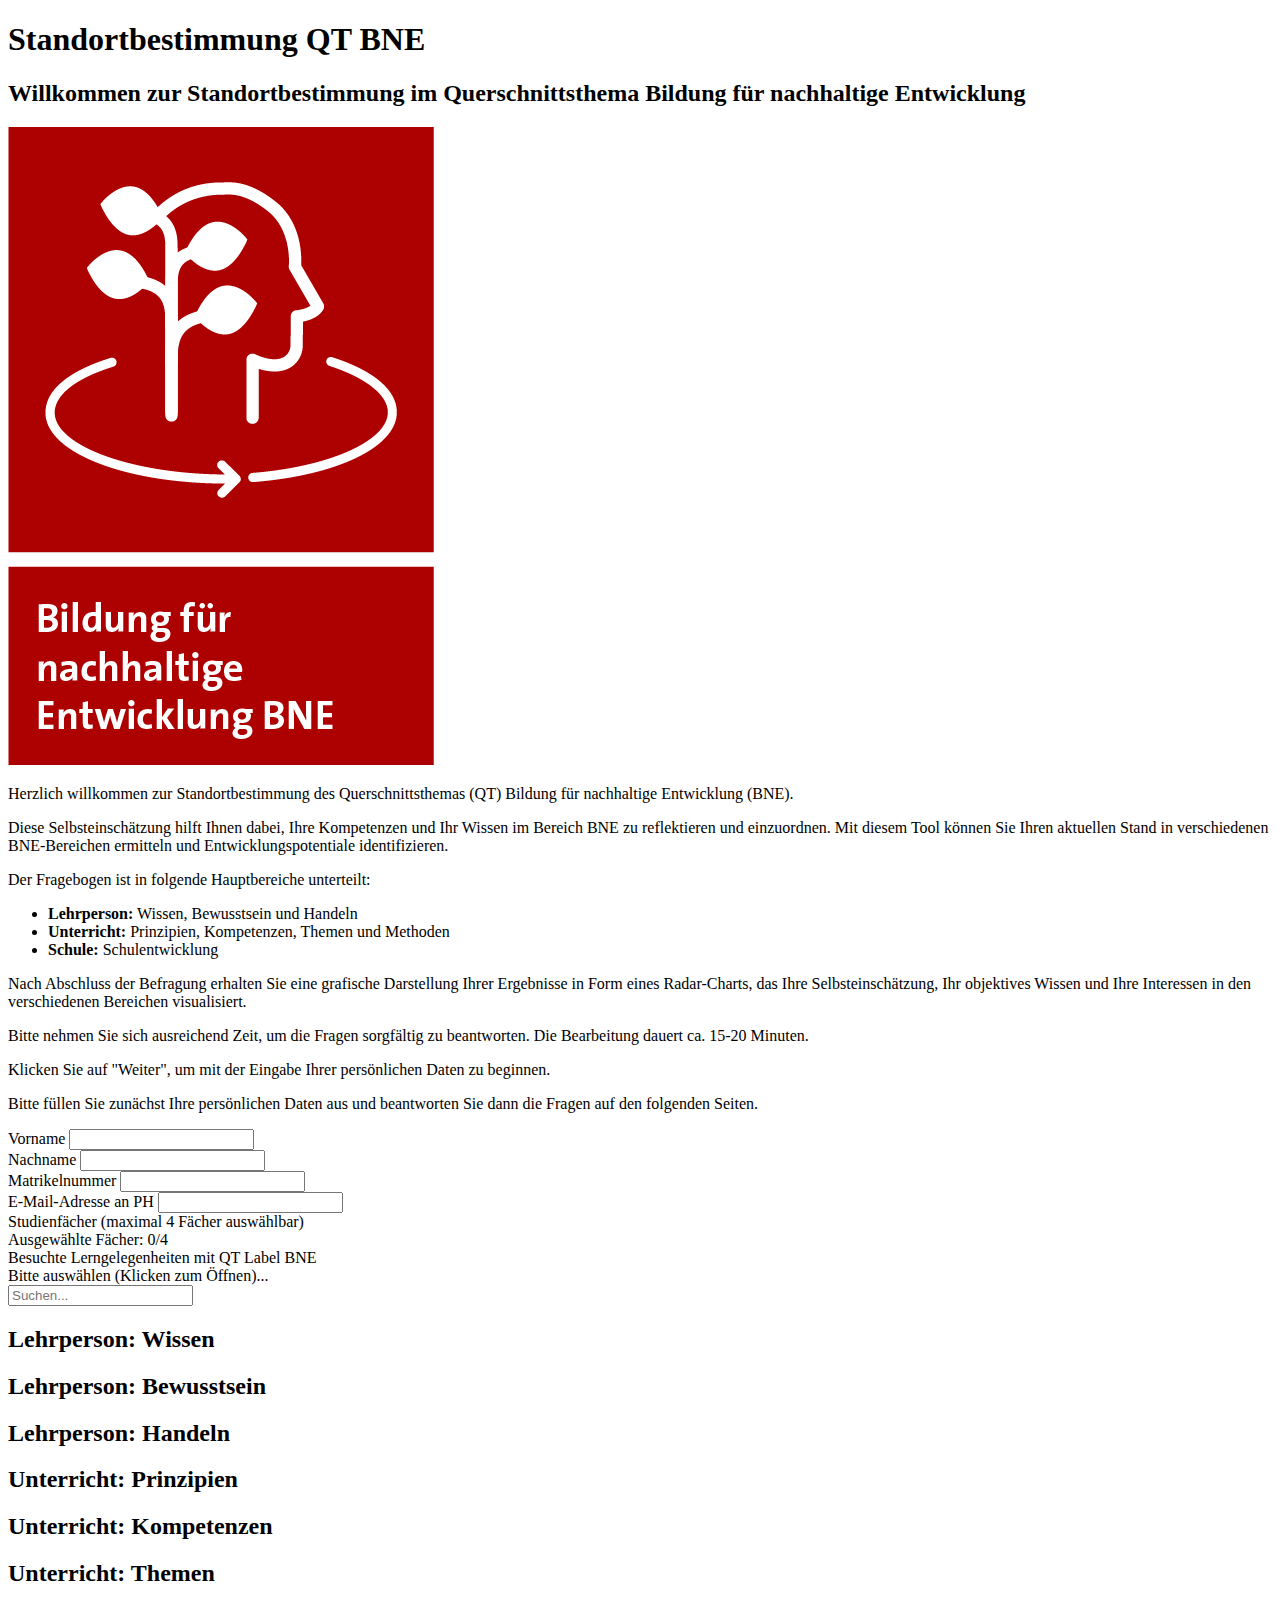
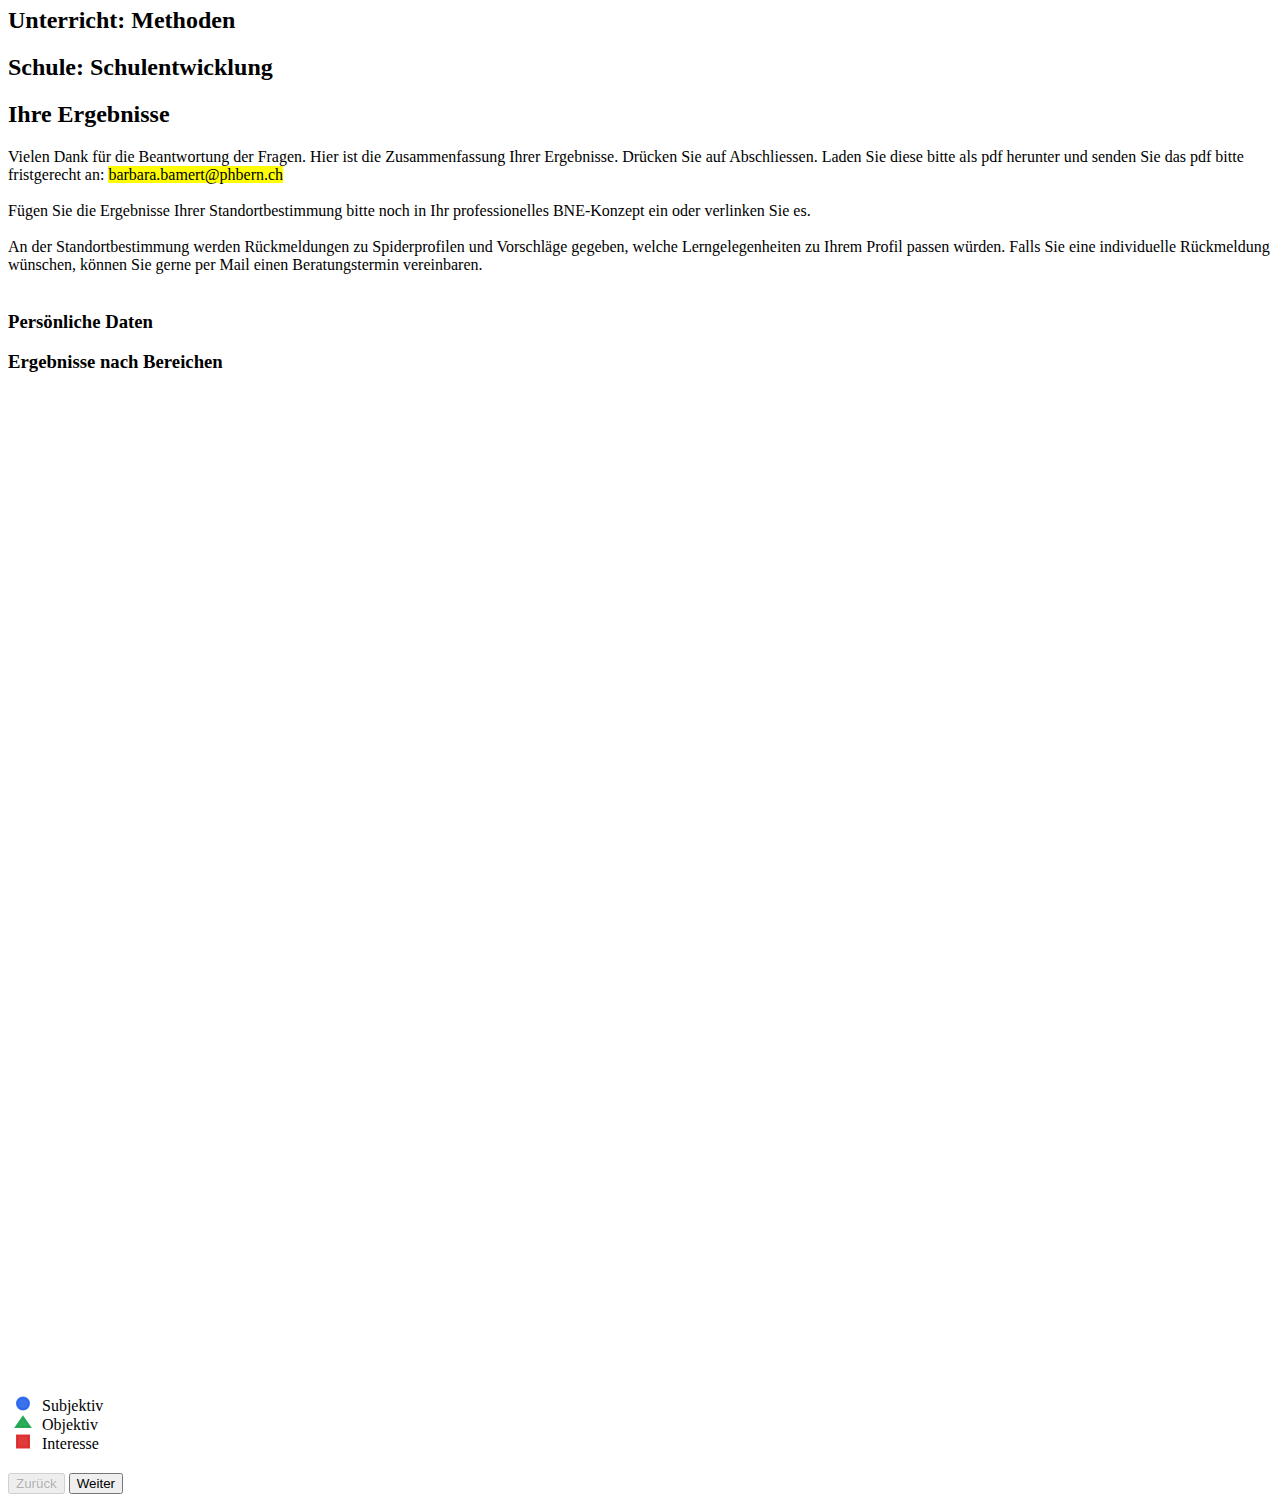
==== commit a3a7a20a: "single files added" ====
--- a/src/index.html
+++ b/src/index.html
@@ -4,436 +4,7 @@
     <meta charset="UTF-8">
     <meta name="viewport" content="width=device-width, initial-scale=1.0">
     <title>Kompetenzradar BNE</title>
-    <style>
-        body {
-            font-family: Arial, sans-serif;
-            margin: 0;
-            padding: 20px;
-            background-color: #f3f4f6;
-        }
-        .container {
-            max-width: 1200px;
-            margin: 0 auto;
-            background: white;
-            padding: 20px;
-            border-radius: 8px;
-            box-shadow: 0 2px 4px rgba(0,0,0,0.1);
-        }
-        .grid {
-            display: grid;
-            grid-template-columns: 1fr;
-            gap: 20px;
-        }
-        @media (min-width: 1500px) { /* Bei grossen Bildschirmen mehr Platz für Radar Chart */
-            .results-grid {
-                grid-template-columns: 1fr 2fr; 
-            }
-        }
-        .results-columns {
-            display: grid;
-            grid-template-columns: 1fr 1fr;
-            gap: 15px;
-         }
-
-        @media (max-width: 600px) {
-            .results-columns {
-                grid-template-columns: 1fr;
-    }
-}
-        .question-card {
-            border: 1px solid #e5e7eb;
-            padding: 15px;
-            margin-bottom: 15px;
-            border-radius: 6px;
-        }
-        .question-title {
-            font-weight: bold;
-            margin-bottom: 10px;
-        }
-        .meta-info {
-            font-size: 0.9em;
-            color: #666;
-            margin-bottom: 10px;
-        }
-        .mc-group {
-            display: flex;
-            flex-direction: column;
-            gap: 8px;
-        }
-        .mc-option {
-            display: flex;
-            align-item: center;
-            gap: 8px;
-            padding: 8px;
-            border-radius: 4px;
-            cursor: pointer;
-        }
-        .mc-option:hover {
-            background-color: #f3f4f6;
-        }
-        .slider-container {
-            padding: 20px 10px;
-            position: relative;
-        }
-        .slider {
-            width: 100%;
-            height: 5px;
-            background: #ddd;
-            outline: none;
-            -webkit-appearance: none;
-            border-radius: 5px;
-        }
-        .slider::-webkit-slider-thumb {
-            -webkit-appearance: none;
-            width: 20px;
-            height: 20px;
-            background: #2563eb;
-            border-radius: 50%;
-            cursor: pointer;
-        }
-        .slider::-moz-range-thumb {
-            width: 20px;
-            height: 20px;
-            background: #2563eb;
-            border-radius: 50%;
-            cursor: pointer;
-            border: none;
-        }
-        .slider-labels {
-            display: flex;
-            justify-content: space-between;
-            margin-top: 10px;
-            font-size: 0.8em;
-            color: #666;
-        }
-        .slider-value {
-            text-align: center;
-            margin-top: 10px;
-            font-weight: bold;
-            color: #2563eb;
-        }
-        .radar-container {
-            display: flex;
-            flex-direction: column;
-            align-item: center;
-            justify-content: center;
-            width: 100%;
-            height: 100%;
-        }
-        #radarCanvas {
-            width: 100%;
-            max-width: 1000px;
-            height: auto;
-            image-rendering: -webkit-optimize-contrast;
-            image-rendering: crisp-edges;
-            -ms-interpolation-mode: nearest-neighbor;
-            margin: 0 auto;
-            display: block;
-        }
-        .legend {
-            display: flex;
-            justify-content: center;
-            gap: 20px;
-            margin-top: 16px;
-        }
-        .legend-item {
-            display: flex;
-            align-item: center;
-            gap: 8px;
-            font-size: 14px;
-            font-weight: bold;
-        }
-        .legend-color {
-            width: 20px;
-            height: 10px;
-            border-radius: 2px;
-        }
-        .page {
-            display: none;
-        }
-        .page.active {
-            display: block;
-        }
-        .navigation {
-            display: flex;
-            justify-content: center;
-            gap: 20px;
-            margin-top: 20px;
-            padding-top: 20px;
-            border-top: 1px solid #e5e7eb;
-            transition: margin-top 0.3s ease; /* Sanfte Übergangsanimation */
-        }
-        .nav-button {
-            padding: 10px 20px;
-            background-color: #2563eb;
-            color: white;
-            border: none;
-            border-radius: 4px;
-            cursor: pointer;
-            font-weight: bold;
-        }
-        .nav-button:disabled {
-            background-color: #a0aec0;
-            cursor: not-allowed;
-        }
-        .progress-indicator {
-            display: flex;
-            justify-content: center;
-            margin-bottom: 20px;
-        }
-        .progress-dot {
-            height: 10px;
-            width: 10px;
-            background-color: #cbd5e0;
-            border-radius: 50%;
-            margin: 0 5px;
-        }
-        .progress-dot.active {
-            background-color: #2563eb;
-        }
-        .form-group {
-            margin-bottom: 15px;
-        }
-        .form-group label {
-            display: block;
-            margin-bottom: 5px;
-            font-weight: bold;
-        }
-        .form-group input, .form-group select, .form-group textarea {
-            width: 100%;
-            padding: 8px;
-            border: 1px solid #e2e8f0;
-            border-radius: 4px;
-            box-sizing: border-box;
-        }
-        .intro-text {
-            margin-bottom: 20px;
-            line-height: 1.6;
-        }
-        .summary-section {
-            margin-bottom: 30px;
-            padding: 15px;
-            background-color: #f8fafc;
-            border-radius: 6px;
-        }
-        .summary-section h3 {
-            margin-top: 0;
-            color: #2563eb;
-        }
-        .personal-data-section {
-            margin-bottom: 30px;
-            padding: 15px;
-            background-color: #f0f9ff;
-            border-radius: 6px;
-        }
-        .personal-data-section h3 {
-            margin-top: 0;
-            color: #0369a1;
-        }
-        .personal-data-item {
-            margin-bottom: 8px;
-        }
-        .personal-data-label {
-            font-weight: bold;
-        }
-        .subjects-grid {
-            display: grid;
-            grid-template-columns: repeat(auto-fill, minmax(80px, 1fr));
-            gap: 10px;
-            margin-top: 10px;
-        }
-        .subject-item {
-            display: flex;
-            align-items: center;
-            justify-content: center;
-            background-color: #f0f9ff;
-            padding: 10px 15px;
-            border-radius: 6px;
-            cursor: pointer;
-            transition: all 0.3s ease;
-            user-select: none;
-            border: 1px solid #e2e8f0;
-            text-align: center;
-        }
-        .subject-item:hover {
-            background-color: #dbeafe;
-            transform: translateY(-2px);
-            box-shadow: 0 2px 4px rgba(0,0,0,0.1);
-        }
-        .subject-item.selected {
-            background-color: #2563eb;
-            color: white;
-            border: 1px solid #1e40af;
-            box-shadow: 0 2px 4px rgba(37, 99, 235, 0.3);
-        }
-        .subject-item.disabled {
-            opacity: 0.5;
-            cursor: not-allowed;
-            transform: none;
-            box-shadow: none;
-        }
-        .welcome-container {
-            max-width: 800px;
-            margin: 0 auto;
-            padding: 20px;
-        }
-        h1 {
-            text-align: center;
-        }
-        .welcome-header {
-            color: #2563eb;
-            margin-bottom: 20px;
-            text-align: center;
-        }
-        .welcome-card {
-            background-color: #f0f9ff;
-            border-radius: 8px;
-            padding: 25px;
-            box-shadow: 0 2px 4px rgba(0,0,0,0.05);
-            margin-bottom: 30px;
-        }
-        .sdg-image {
-            max-width: 100%;
-            max-height: 400px;
-            height: auto;
-            margin: auto;
-            display: block;
-            padding-bottom: 20px;
-
-        }
-        .selection-counter {
-            margin-top: 10px;
-            font-weight: bold;
-            color: #2563eb;
-        }
-        
-        /* Dropdown für Lerngelegenheiten */
-        .custom-dropdown {
-            position: relative;
-            width: 100%;
-            border: 1px solid #e2e8f0;
-            border-radius: 4px;
-            background-color: white;
-        }
-        .selected-options {
-            padding: 10px;
-            cursor: pointer;
-            min-height: 24px;
-            border-radius: 4px;
-            display: flex;
-            flex-wrap: wrap;
-            gap: 5px;
-        }
-        .selected-options .placeholder {
-            color: #a0aec0;
-        }
-        .selected-options:hover {
-            background-color: #f8fafc;
-        }
-        .selected-tag {
-            display: inline-flex;
-            align-items: center;
-            background-color: #e2e8f0;
-            border-radius: 4px;
-            padding: 2px 8px;
-            margin-right: 2px;
-            margin-bottom: 2px;
-            font-size: 0.9em;
-        }
-        .remove-tag {
-            margin-left: 5px;
-            cursor: pointer;
-            font-weight: bold;
-            color: #718096;
-        }
-        .remove-tag:hover {
-            color: #e53e3e;
-        }
-        .dropdown-options {
-            position: absolute;
-            width: 100%;
-            max-height: 300px;
-            overflow-y: auto;
-            border: 1px solid #e2e8f0;
-            border-top: none;
-            border-radius: 0 0 4px 4px;
-            background-color: white;
-            z-index: 10;
-            box-shadow: 0 4px 6px -1px rgba(0, 0, 0, 0.1);
-            /* Dropdown standardmäßig ausblenden */
-            display: none;
-        }
-        .dropdown-option {
-            padding: 10px;
-            cursor: pointer;
-            border-bottom: 1px solid #f7fafc;
-            display: block;
-            transition: all 0.2s ease;
-        }
-        .dropdown-option:hover {
-            background-color: #f3f4f6;
-        }
-        .dropdown-option.selected {
-            background-color: #e6f2ff;
-            border-left: 3px solid #2563eb;
-        }
-        .dropdown-option-content {
-            display: flex;
-            flex-direction: column;
-        }
-        .dropdown-option-title {
-            font-weight: bold;
-            margin-bottom: 4px;
-        }
-        .dropdown-option-info {
-            display: flex;
-            justify-content: space-between;
-            font-size: 0.85em;
-        }
-        .search-container {
-            padding: 10px;
-            border-bottom: 1px solid #e2e8f0;
-            position: sticky;
-            top: 0;
-            background-color: white;
-            z-index: 11;
-        }
-        .dropdown-search {
-            width: 100%;
-            padding: 8px 10px;
-            border: 1px solid #e2e8f0;
-            border-radius: 4px;
-            font-size: 0.95em;
-        }
-        .option-category {
-            font-size: 0.85em;
-            color: #4a5568;
-            display: block;
-            margin-top: 2px;
-        }
-        .option-semester {
-            font-size: 0.8em;
-            color: #718096;
-            display: inline-block;
-            margin-top: 2px;
-            background-color: #f0f9ff;
-            padding: 1px 6px;
-            border-radius: 4px;
-        }
-        .lerngelegenheiten-list {
-            margin: 5px 0 0 20px;
-            padding: 0;
-        }
-        .lerngelegenheiten-list li {
-            margin-bottom: 5px;
-        }
-        .no-results {
-            padding: 15px;
-            color: #718096;
-            text-align: center;
-            font-style: italic;
-        }
-    </style>
+
 </head>
 <body>
     <div class="container">
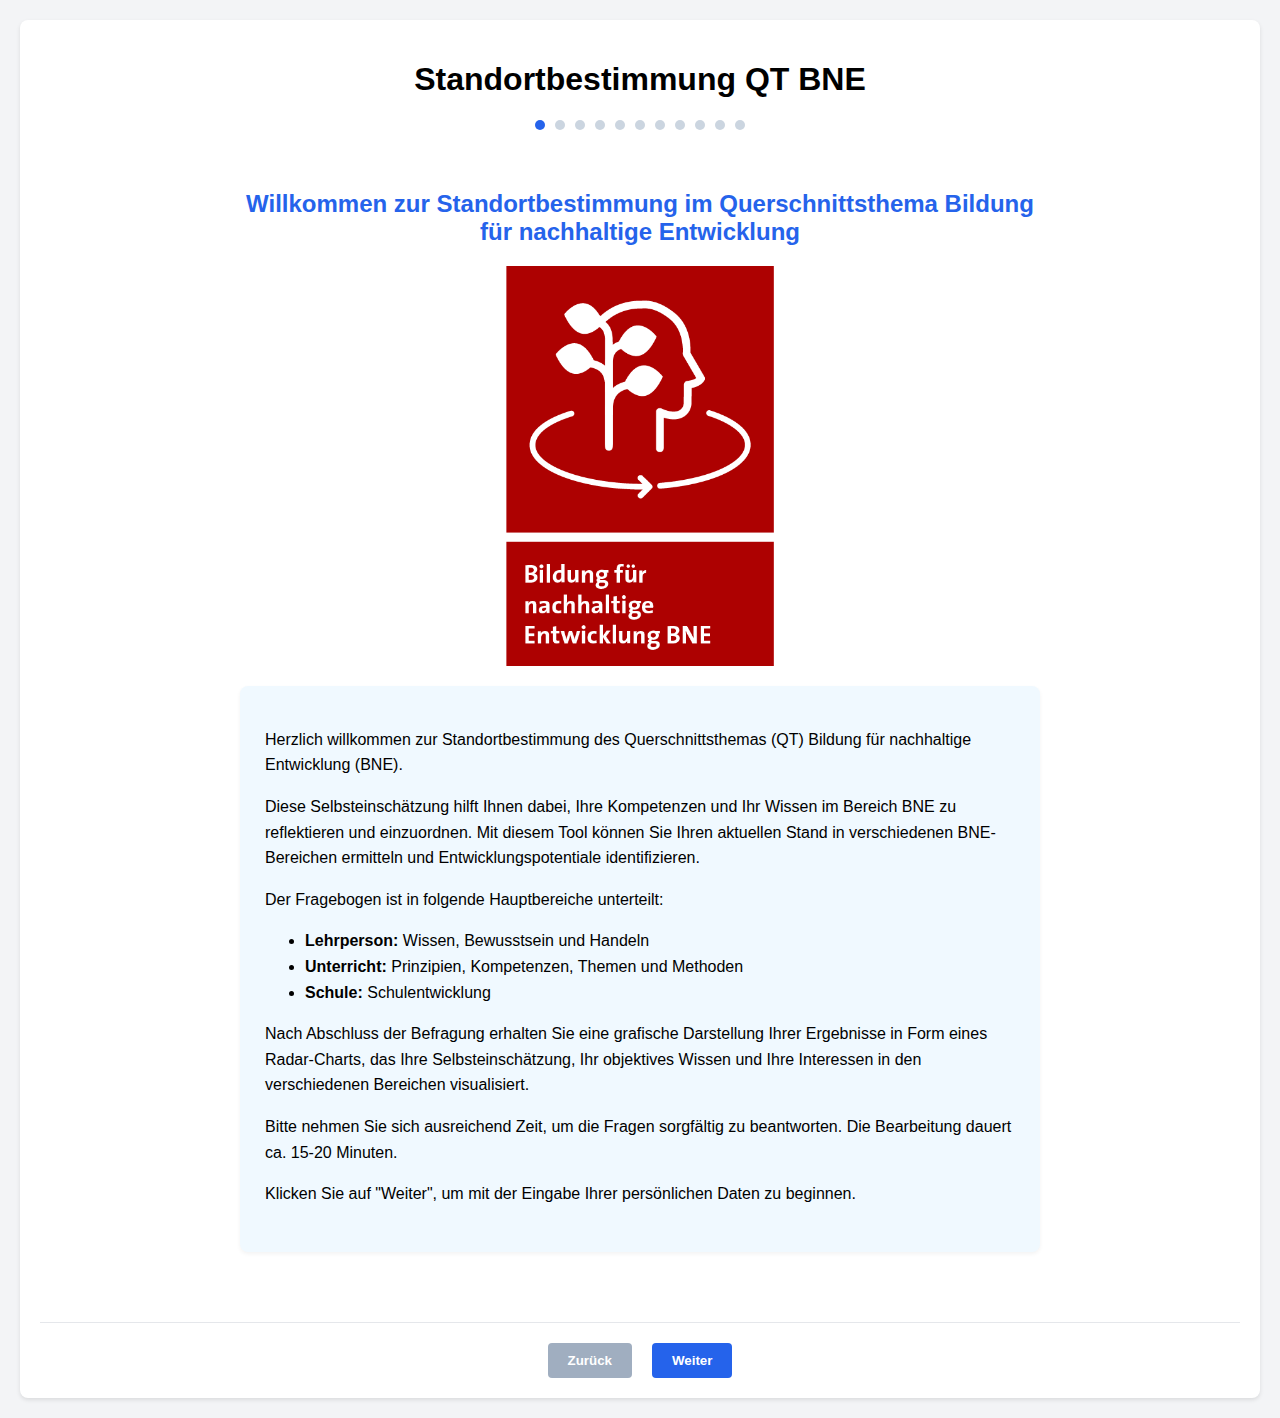
==== commit da121679: "src (Server Version) hinzugefügt" ====
--- a/src/index.html
+++ b/src/index.html
@@ -4,6 +4,7 @@
     <meta charset="UTF-8">
     <meta name="viewport" content="width=device-width, initial-scale=1.0">
     <title>Kompetenzradar BNE</title>
+    <link rel="stylesheet" type="text/css" href="style.css">
 
 </head>
 <body>
@@ -17,9 +18,10 @@
         <div class="page" id="page-start">
             <div class="welcome-container">
                 <h2 class="welcome-header">Willkommen zur Standortbestimmung im Querschnittsthema Bildung für nachhaltige Entwicklung</h2>
-                
+                <div>
                 <!-- BNE Image - Base64 encoded -->
                 <img src="[data-uri]" alt="Sustainable Development Goals" class="sdg-image">
+                </div>
                 
                 <div class="welcome-card">
                     <div class="intro-text">
@@ -150,1544 +152,6 @@
         </div>
     </div>
 
-    <script>
-        // =========================================================
-        // FRAGENKATALOG - BEGINN
-        // =========================================================
-        // Anleitung zum Hinzufügen oder Bearbeiten von Fragen:
-        // 1. Jede Frage hat eine eindeutige ID
-        // 2. Die ID folgt dem Schema: <Bereichsnummer><laufende Nummer>
-        //    z.B. 11, 12, 13 für Fragen im ersten Bereich
-        // 3. Struktur jeder Frage:
-        //    - id: Eindeutige Nummer der Frage
-        //    - text: Der Fragetext
-        //    - bereich: Einer der Bereiche aus der BEREICHE-Konstante
-        //    - ebene: "subjektiv", "objektiv" oder "interesse"
-        //    - typ: "slider" oder "mc" (Multiple Choice)
-        //    - antworten: Array mit Antwortmöglichkeiten
-        //      * text: Beschreibung der Antwort
-        //      * wert: Punktwert (0-3)
-        
-        // Konfiguration
-        const MIN_WERT = 0;
-        const MAX_WERT = 3;
-        const MAX_SELECTED_SUBJECTS = 4;
-        
-        const BEREICHE = [
-            "Lehrperson: Wissen", 
-            "Lehrperson: Bewusstsein",
-            "Lehrperson: Handeln",
-            "Unterricht: Prinzipien",
-            "Unterricht: Kompetenzen",
-            "Unterricht: Themen",
-            "Unterricht: Methoden",
-            "Schule: Schulentwicklung",
-        ];
-
-        // Liste der Studienfächer
-        const STUDIENFAECHER = [
-            "D", "F", "M", "NT", "RZG", "WAH", "ERG", 
-            "E", "BS", "BG", "TTG", "MU", "I", "RR", "L"
-        ];
-
-        // Fächerbeschreibungen für Tooltip oder erweiterte Anzeige
-        const FACH_BESCHREIBUNGEN = {
-            "D": "Deutsch",
-            "F": "Französisch",
-            "M": "Mathematik",
-            "NT": "Natur & Technik",
-            "RZG": "Räume, Zeiten, Gesellschaften",
-            "WAH": "Wirtschaft, Arbeit, Haushalt",
-            "ERG": "Ethik, Religionen, Gemeinschaft",
-            "E": "Englisch",
-            "BS": "Bewegung und Sport",
-            "BG": "Bildnerisches Gestalten",
-            "TTG": "Textiles und Technisches Gestalten",
-            "MU": "Musik",
-            "I": "Italienisch",
-            "RR": "Rätoromanisch",
-            "L": "Latein"
-        };
-        
-        // Liste der Lerngelegenheiten
-        const LERNGELEGENHEITEN = [
-            {
-                id: "bne_intro",
-                semester: "HS",
-                kategorie: "Persönliche und professionelle Entwicklung",
-                titel: "Einführung BNE an der PHBern"
-            },
-            {
-                id: "bne_lehrplan",
-                semester: "HS & FS",
-                kategorie: "Mikro- / Makroplanung",
-                titel: "Bildung für Nachhaltige Entwicklung im Lehrplan"
-            },
-            {
-                id: "zukunftskompetenzen",
-                semester: "HS & FS",
-                kategorie: "Beratung & Begleitung",
-                titel: "Zukunftskompetenzen"
-            },
-            {
-                id: "partizipativ",
-                semester: "HS & FS",
-                kategorie: "Zusammenarbeit & Kommunikation",
-                titel: "Schule partizipativ gestalten"
-            },
-            {
-                id: "bne_konzept",
-                semester: "HS & FS",
-                kategorie: "Persönliche und professionelle Entwicklung",
-                titel: "Persönliches BNE-Konzept … hä?"
-            },
-            {
-                id: "achtsamkeit",
-                semester: "HS",
-                kategorie: "Klassenführung",
-                titel: "Sozio-emotionales Lernen & Beziehungsgestaltung – Achtsamkeit in der Schule"
-            },
-            {
-                id: "heterogenitaet",
-                semester: "HS",
-                kategorie: "Klassenführung",
-                titel: "Heterogenität im Klassenzimmer – mögliche Diagnosen und der Umgang damit"
-            },
-            {
-                id: "wah_fachverstaendnis",
-                semester: "HS & FS",
-                kategorie: "Fachkompetenz & Mehrperspektivität WAH",
-                titel: "Fach- und Bildungsverständnis WAH"
-            },
-            {
-                id: "konsum_nachhaltigkeit",
-                semester: "HS & FS",
-                kategorie: "Fachkompetenz & Mehrperspektivität WAH",
-                titel: "Lebensführung, Konsum und Nachhaltigkeit"
-            },
-            {
-                id: "wirtschaft_gesellschaft",
-                semester: "HS & FS",
-                kategorie: "Fachkompetenz & Mehrperspektivität WAH",
-                titel: "Wirtschaft und Gesellschaft"
-            },
-            {
-                id: "rzg_fachverstaendnis",
-                semester: "HS & FS",
-                kategorie: "Fachkompetenz RZG",
-                titel: "Fachverständnis RZG"
-            },
-            {
-                id: "globale_herausforderungen",
-                semester: "HS & FS",
-                kategorie: "Fachkompetenz & Mehrperspektivität RZG",
-                titel: "Globale Herausforderungen & lokal Brennpunkte"
-            },
-            {
-                id: "alpen",
-                semester: "HS & FS",
-                kategorie: "Fachkompetenz & Mehrperspektivität RZG",
-                titel: "Dynamische Alpen"
-            },
-            {
-                id: "menschenrechte",
-                semester: "HS & FS",
-                kategorie: "Fachkompetenz & Mehrperspektivität RZG",
-                titel: "Menschenrechte im Klassenzimmer"
-            },
-            {
-                id: "kunst_zugaenge",
-                semester: "FS",
-                kategorie: "Mikroplanung BG / Klassenführung BG",
-                titel: "Rezeptive Zugänge zur Bildenden Kunst und zu Bildwelten des Alltags"
-            }
-        ];
-
-        const FRAGEN = [
-            // Lehrperson: Wissen Nummerierung: 1x
-            {
-                id: 11,
-                text: "Wie gut kennen Sie sich mit den SDG aus?",
-                bereich: "Lehrperson: Wissen",
-                ebene: "subjektiv",
-                typ: "slider",
-                antworten: [
-                    { text: "Keine Antwort", wert: 0 },
-                    { text: "Wenig oder grundlegend", wert: 1 },
-                    { text: "Fortgeschritten", wert: 2 },
-                    { text: "Hohe Expertise", wert: 3 }
-                ]
-            },
-            {
-                id: 12,
-                text: "Zu welcher Umsetzungsstrategie von Nachhaltigkeit passt die folgende Definition: «Weniger produzieren und konsumieren: Energie- und Materialverbrauch begrenzen. Beispiel: Vom Besitzen zum Teilen»",
-                bereich: "Lehrperson: Wissen",
-                ebene: "objektiv",
-                typ: "mc",
-                antworten: [
-                    { text: "Suffizienz", wert: 3 }, // korrekte Antwort
-                    { text: "Konsistenz", wert: 1 },
-                    { text: "Effizienz", wert: 1 }, 
-                ]
-            },
-            {
-                id: 13,
-                text: "Wie stark interessieren Sie sich für die SDG?",
-                bereich: "Lehrperson: Wissen",
-                ebene: "interesse",
-                typ: "slider",
-                antworten: [
-                    { text: "Keine Antwort", wert: 0 },
-                    { text: "Gering", wert: 1 },
-                    { text: "Mittel", wert: 2 },
-                    { text: "Hoch", wert: 3 }
-                ]
-            },
-            {
-                id: 14,
-                text: "Um mein Unterricht zielorientierter gestalten zu können, möchte ich noch mehr über die Leitidee von Nachhaltiger Entwicklung und die Ziele einer BNE erfahren.",
-                bereich: "Lehrperson: Wissen",
-                ebene: "interesse",
-                typ: "slider",
-                antworten: [
-                    { text: "Keine Antwort", wert: 0 },
-                    { text: "Trifft eher nicht zu", wert: 1 },
-                    { text: "Trifft eher zu", wert: 2 },
-                    { text: "Trifft zu", wert: 3 }
-                ]
-            },
-            {
-                id: 15,
-                text: "Der Lehrplan 21 bezieht sich auf das «Drei-Dimensionen-Modell der Nachhaltigen Entwicklung». Welche ist keine der drei Dimensionen?",
-                bereich: "Lehrperson: Wissen",
-                ebene: "objektiv",
-                typ: "mc",
-                antworten: [
-                    { text: "Gesellschaft", wert: 1 },
-                    { text: "Umwelt", wert: 1 },
-                    { text: "Soziales", wert: 3 }, // korrekte Antwort
-                    { text: "Wirtschaft", wert: 1 }
-                ]
-            },
-            {
-                id: 16,
-                text: "Ist die Förderung einer Nachhaltigen Entwicklung in der Schweizerischen Bundesverfassung als Auftrag staatlichen Handelns festgeschrieben?",
-                bereich: "Lehrperson: Wissen",
-                ebene: "objektiv",
-                typ: "mc",
-                antworten: [
-                    { text: "Ja", wert: 3 }, // korrekte Antwort
-                    { text: "Nein", wert: 1 }
-                ]
-            },
-            {
-                id: 17,
-                text: "Im BNE-Unterricht gibt es verschiedene normative Rahmen. Um welchen Ansatz handelt es sich bei: Vermittlung von Expertenwissen, Förderung nachhaltigen Verhaltens und Lernen für eine nachhaltige Entwicklung?",
-                bereich: "Lehrperson: Wissen",
-                ebene: "objektiv",
-                typ: "mc",
-                antworten: [
-                    { text: "Instrumenteller Ansatz", wert: 3 }, // korrekte Antwort
-                    { text: "Emanzipatorischer Ansatz", wert: 1 },
-                    { text: "Transformativer Ansatz", wert: 1 }
-                ]
-            },
-            {
-                id: 18,
-                text: "Im BNE-Unterricht gibt es verschiedene normative Rahmen. Um welchen Ansatz handelt es sich bei: Widersprüche (dialektisch) überwinden, nicht-Vorhersehbarkeit, Emotionen, Lernen durch nachhaltige Entwicklung?",
-                bereich: "Lehrperson: Wissen",
-                ebene: "objektiv",
-                typ: "mc",
-                antworten: [
-                    { text: "Instrumenteller Ansatz", wert: 1 },
-                    { text: "Emanzipatorischer Ansatz", wert: 1 },
-                    { text: "Transformativer Ansatz", wert: 3 } // korrekte Antwort
-                ]
-            },
-            {
-                id: 19,
-                text: "Welche Gefahr besteht primär bei einem emanzipatorischen Ansatz im BNE-Unterricht?",
-                bereich: "Lehrperson: Wissen",
-                ebene: "objektiv",
-                typ: "mc",
-                antworten: [
-                    { text: "Gefahr der Indoktrination", wert: 1 },
-                    { text: "Gefahr des Zeitmangels", wert: 3 } // korrekte Antwort
-                ]
-            },
-            // Lehrperson: Bewusstsein id 2x
-            {
-                id: 21,
-                text: "Ich fühle mich sicher, wie ich im BNE-Unterricht meinen Standpunkt und meine Meinung vertreten darf und kann.",
-                bereich: "Lehrperson: Bewusstsein",
-                ebene: "subjektiv",
-                typ: "slider",
-                antworten: [
-                    { text: "Trifft nicht zu", wert: 1 },
-                    { text: "Trifft eher zu", wert: 2 },
-                    { text: "Trifft zu", wert: 3 }
-                ]
-            },
-            {
-                id: 22,
-                text: "Ich möchte mehr über den Beutelsbacher Konsens erfahren und mich mit der Umsetzung von BNE im Unterricht auseinandersetzen",
-                bereich: "Lehrperson: Bewusstsein",
-                ebene: "interesse",
-                typ: "slider",
-                antworten: [
-                    { text: "Trifft eher nicht zu", wert: 1 },
-                    { text: "Trifft eher zu", wert: 2 },
-                    { text: "Trifft sehr zu", wert: 3 }
-                ]
-            },
-            {
-                id: 23,
-                text: "Der Beutelsbacher Konsens besagt, dass sich Lehrpersonen im Unterricht nicht zu politisch heiklen Themen äussern sollten.",
-                bereich: "Lehrperson: Bewusstsein",
-                ebene: "objektiv",
-                typ: "mc",
-                antworten: [
-                    { text: "Richtig", wert: 1 },
-                    { text: "Falsch", wert: 3 }, // korrekte Antwort
-                    { text: "Teilweise richtig", wert: 1 },
-                ]
-            },
-            {
-                id: 24,
-                text: "Ich kann mich gut zu den Zielen einer (B)NE positionieren und habe eine klare Haltung zu dem aktuellen Diskurs.",
-                bereich: "Lehrperson: Bewusstsein",
-                ebene: "subjektiv",
-                typ: "slider",
-                antworten: [
-                    { text: "Trifft nicht zu", wert: 1 },
-                    { text: "Trifft eher zu", wert: 2 },
-                    { text: "Trifft zu", wert: 3 }
-                ]
-            },
-            {
-                id: 25,
-                text: "Ich fühle mich noch nicht sicher, wie ich im BNE-Unterricht meinen Standpunkt und meine Meinung vertreten kann. Ich möchte deshalb noch mehr darüber erfahren, was im BNE-Unterricht erwünscht, und was verboten ist.",
-                bereich: "Lehrperson: Bewusstsein",
-                ebene: "interesse",
-                typ: "slider",
-                antworten: [
-                    { text: "Keine Antwort", wert: 0 },
-                    { text: "Trifft nicht zu", wert: 1 },
-                    { text: "Trifft teilweise zu", wert: 2 },
-                    { text: "Trifft zu", wert: 3 }
-                ]
-            },
-
-            // Lehrperson: Handeln id 3x
-            {
-                id: 31,
-                text: "Wie stark beschäftigt Sie die Frage, wie Ihr Handeln als Lehrperson das Lernen der Schüler*innen in Bezug auf BNE beeinflusst?",
-                bereich: "Lehrperson: Handeln",
-                ebene: "subjektiv",
-                typ: "slider",
-                antworten: [
-                    { text: "Keine Antwort", wert: 0 },
-                    { text: "Wenig", wert: 1 },
-                    { text: "Mittel", wert: 2 },
-                    { text: "Stark", wert: 3 }
-                ]
-            },
-            {
-                id: 32,
-                text: "Die lernförderlichen Gelegenheiten werden im Rahmen der Agenda 2030 zusammen mit den Schlüsselkompetenzen einer BNE als wichtig erachtet.",
-                bereich: "Lehrperson: Handeln",
-                ebene: "objektiv",
-                typ: "mc",
-                antworten: [
-                    { text: "Richtig", wert: 3 }, // korrekte Antwort
-                    { text: "Falsch", wert: 1 }, 
-                   
-                ]
-            },
-            {
-                id: 33,
-                text: "Der Whole Institution Approach (WIA) zeigt Möglichkeiten auf, wie BNE in der Schule ohne Einbezug von ausserschulischen Akteur:innen umgesetzt werden kann.",
-                bereich: "Lehrperson: Handeln",
-                ebene: "objektiv",
-                typ: "mc",
-                antworten: [
-                    { text: "Richtig", wert: 1 }, 
-                    { text: "Falsch", wert: 3 }, // korrekte Antwort
-                   
-                ]
-            },
-            {
-                id: 35,
-                text: "Inwiefern haben Sie BNE bereits in Ihrem Unterricht / in Ihren Praktika integrieren können?",
-                bereich: "Lehrperson: Handeln",
-                ebene: "subjektiv",
-                typ: "slider",
-                antworten: [
-                    { text: "Keine Antwort", wert: 0 },
-                    { text: "Gar nicht", wert: 1 },
-                    { text: "Ein bisschen", wert: 2 },
-                    { text: "Stark", wert: 3 }
-                ]
-            },
-            {
-                id: 36,
-                text: "Um mein eigenes Rollen- und Funktionsverständnis in Zusammenhang mit nachhaltiger Entwicklung und BNE als Lehrperson zu definieren, möchte ich mich mit entsprechenden Konzepten auseinandersetzen.",
-                bereich: "Lehrperson: Handeln",
-                ebene: "interesse",
-                typ: "slider",
-                antworten: [
-                    { text: "Keine Antwort", wert: 0 },
-                    { text: "Stimme eher nicht zu", wert: 1 },
-                    { text: "Stimme teilweise zu", wert: 2 },
-                    { text: "Stimme zu", wert: 3 }
-                ]
-            },
-
-            // Unterricht: Prinzipien id 4x
-            {
-                id: 41,
-                text: "Ich kenne bereits viele BNE-relevante Prinzipien, die ich im Unterricht umsetzen kann.",
-                bereich: "Unterricht: Prinzipien",
-                ebene: "subjektiv",
-                typ: "slider",
-                antworten: [
-                    { text: "Keine Antwort", wert: 0 },
-                    { text: "Trifft nicht zu", wert: 1 },
-                    { text: "Trifft teilweise zu", wert: 2 },
-                    { text: "Trifft zu", wert: 3 }
-                ]
-            },
-            {
-                id: 42,
-                text: "Aktualitätsbezug ist als eines von drei didaktischen BNE-Prinzipen im Lehrplan 21 verankert. Ist die Aussage korrekt?",
-                bereich: "Unterricht: Prinzipien",
-                ebene: "objektiv",
-                typ: "mc",
-                antworten: [
-                    { text: "Ja", wert: 1 },
-                    { text: "Nein", wert: 3 } // korrekte Antwort
-                ]
-            },
-            {
-                id: 43,
-                text: "«Im Unterricht werden eigene und kollektive Denkweisen und Werte aufgespürt und miteinander verglichen.» Um welches pädagogische Prinzip von éducation21 handelt es sich?",
-                bereich: "Unterricht: Prinzipien",
-                ebene: "objektiv",
-                typ: "mc",
-                antworten: [
-                    { text: "Wertereflexion und Handlungsorientierung", wert: 3 }, // korrekte Antwort
-                    { text: "Chancengerechtigkeit", wert: 1 },
-                    { text: "Partizipation und Empowerment", wert: 1 }
-                ]
-            },
-            {
-                id: 44,
-                text: "«Nachhaltige Entwicklung ist ein optimistischer Ansatz, der sich an einer positiven Zukunft orientiert.» Um welches pädagogische Prinzip von éducation21 handelt es sich?",
-                bereich: "Unterricht: Prinzipien",
-                ebene: "objektiv",
-                typ: "mc",
-                antworten: [
-                    { text: "Visionsorientierung", wert: 3 }, // korrekte Antwort
-                    { text: "Vernetztes Denken", wert: 1 },
-                    { text: "Partizipation und Empowerment", wert: 1 }
-                ]
-            },
-            {
-                id: 45,
-                text: "Um die BNE-Prinzipien noch besser verstehen zu können, möchte ich mich vertiefter mit diesen befassen.",
-                bereich: "Unterricht: Prinzipien",
-                ebene: "interesse",
-                typ: "slider",
-                antworten: [
-                    { text: "Keine Antwort", wert: 0 },
-                    { text: "Stimme eher nicht zu", wert: 1 },
-                    { text: "Stimme teilweise zu", wert: 2 },
-                    { text: "Stimme zu", wert: 3 }
-                ]
-            },
-
-            // Unterricht: Kompetenzen id 5x
-            {
-                id: 51,
-                text: "Wie gut können Sie BNE-Kompetenzen in Ihrem Unterricht fördern?",
-                bereich: "Unterricht: Kompetenzen",
-                ebene: "subjektiv",
-                typ: "slider",
-                antworten: [
-                    { text: "Keine Antwort", wert: 0 },
-                    { text: "Grundlegend", wert: 1 },
-                    { text: "Gut", wert: 2 },
-                    { text: "Sehr gut", wert: 3 }
-                ]
-            },
-            {
-                id: 52,
-                text: "Die von éducation21 formulierten Kompetenzen können den DeSeCo-Schlüsselkompetenzen zugeordnet werden. Zu welcher Kategorie gehören Verantwortung, Werte und Handeln?",
-                bereich: "Unterricht: Kompetenzen",
-                ebene: "objektiv",
-                typ: "mc",
-                antworten: [
-                    { text: "Interaktive Verwendung von Medien und Tools", wert: 1 },
-                    { text: "Interagieren in heterogenen Gruppen", wert: 1 },
-                    { text: "Eigenständiges Handeln", wert: 3 } // korrekte Antwort
-                ]
-            },
-            {
-                id: 53,
-                text: "Im Lehrplan 21 sind spezifische BNE-Kompetenzen ausformuliert.",
-                bereich: "Unterricht: Kompetenzen",
-                ebene: "objektiv",
-                typ: "mc",
-                antworten: [
-                    { text: "Ja", wert: 1 },
-                    { text: "Nein, nur über fächerübergreifende Querverweise", wert: 3 }, // korrekte Antwort
-                    { text: "Nein, überhaupt nicht", wert: 1 }
-                ]
-            },
-            {
-                id: 54,
-                text: "Wie gut kennen Sie sich mit den BNE-Kompetenzen aus?",
-                bereich: "Unterricht: Kompetenzen",
-                ebene: "subjektiv",
-                typ: "slider",
-                antworten: [
-                    { text: "Keine Antwort", wert: 0 },
-                    { text: "Wenig Kenntnisse", wert: 1 },
-                    { text: "Mittlere Kompetenzen", wert: 2 },
-                    { text: "Hohe Kompetenzen", wert: 3 }
-                ]
-            },
-            {
-                id: 55,
-                text: "Um welche BNE-Kompetenz nach éducation21 handelt es sich: «Sich als Teil der Welt erfahren (Sich selbst, die soziale und natürliche Umwelt ganzheitlich und im globalen Kontext wahrnehmen)»?",
-                bereich: "Unterricht: Kompetenzen",
-                ebene: "objektiv",
-                typ: "mc",
-                antworten: [
-                    { text: "Verantwortung", wert: 3 }, // korrekte Antwort
-                    { text: "Partizipation", wert: 1 },
-                    { text: "Kooperation", wert: 1 }
-                ]
-            },
-            {
-                id: 56,
-                text: "Um meinen Unterricht kompetenzorientiert gestalten zu können, möchte ich mich noch vertiefter mit den BNE-Kompetenzen auseinandersetzen.",
-                bereich: "Unterricht: Kompetenzen",
-                ebene: "interesse",
-                typ: "slider",
-                antworten: [
-                    { text: "Keine Antwort", wert: 0 },
-                    { text: "Stimme eher nicht zu", wert: 1 },
-                    { text: "Stimme teilweise zu", wert: 2 },
-                    { text: "Stimme zu", wert: 3 }
-                ]
-            },
-            {
-                id: 57,
-                text: "Wie schätzen Sie Ihre Kompetenzen im Bereich der BNE im Unterricht ein?",
-                bereich: "Unterricht: Kompetenzen",
-                ebene: "subjektiv",
-                typ: "slider",
-                antworten: [
-                    { text: "Keine Antwort", wert: 0 },
-                    { text: "Wenig Kenntnisse", wert: 1 },
-                    { text: "Mittlere Kompetenzen", wert: 2 },
-                    { text: "Hohe Kompetenzen", wert: 3 }
-                ]
-            },
-            {
-                id: 58,
-                text: "Die Kompetenz zur integrierten Problemlösung (Schlüsselkompetenzen für BNE im Rahmen der Agenda 2030) beinhaltet die Fähigkeit die eigenen Werte, Wahrnehmungen und Handlungen zu reflektieren.",
-                bereich: "Unterricht: Kompetenzen",
-                ebene: "objektiv",
-                typ: "mc",
-                antworten: [
-                    { text: "Ja", wert: 1 }, 
-                    { text: "Nein", wert: 3 }, // korrekte Antwort
-                 
-                ]
-            },
-
-            // Unterricht: Themen id 6x
-            {
-                id: 61,
-                text: "Wie gut kennen Sie die fächerübergreifenden Themen zu nachhaltiger Entwicklung im Lehrplan 21?",
-                bereich: "Unterricht: Themen",
-                ebene: "subjektiv",
-                typ: "slider",
-                antworten: [
-                    { text: "Keine Antwort", wert: 0 },
-                    { text: "Wenig", wert: 1 },
-                    { text: "Gut", wert: 2 },
-                    { text: "Sehr gut", wert: 3 }
-                ]
-            },
-            {
-                id: 62,
-                text: "Im Lehrplan 21 ist das Thema \"Geschlechter und Gleichstellung\" kein fächerübergreifendes Thema im Kontext Bildung für nachhaltige Entwicklung.",
-                bereich: "Unterricht: Themen",
-                ebene: "objektiv",
-                typ: "mc",
-                antworten: [
-                    { text: "Richtig", wert: 1 },
-                    { text: "Falsch", wert: 3 } // korrekte Antwort
-                ]
-            },
-            {
-                id: 63,
-                text: "Im Lehrplan 21 werden sieben fächerübergreifende Themen unter der Leitidee Nachhaltiger Entwicklung aufgeführt.",
-                bereich: "Unterricht: Themen",
-                ebene: "objektiv",
-                typ: "mc",
-                antworten: [
-                    { text: "Richtig", wert: 3 }, // korrekte Antwort
-                    { text: "Falsch", wert: 1 }
-                ]
-            },
-            {
-                id: 64,
-                text: "Wie interessiert sind Sie daran, sich mit fächerübergreifenden Themen zur nachhaltigen Entwicklung auseinanderzusetzen?",
-                bereich: "Unterricht: Themen",
-                ebene: "interesse",
-                typ: "slider",
-                antworten: [
-                    { text: "Keine Antwort", wert: 0 },
-                    { text: "Wenig interessiert", wert: 1 },
-                    { text: "Interessiert", wert: 2 },
-                    { text: "sehr interessiert", wert: 3 }
-                ]
-            },
-            {
-                id: 65,
-                text: "Im Lehrplan 21 finden sich zusätzlich zu den fächerübergreifenden Themen bei den fachspezifischen Kompetenzen noch BNE-Verweise.",
-                bereich: "Unterricht: Themen",
-                ebene: "objektiv",
-                typ: "mc",
-                antworten: [
-                    { text: "Nein", wert: 1 },
-                    { text: "Ja", wert: 3 } // korrekte Antwort
-                ]
-            },
-            {
-                id: 66,
-                text: "Ich kann mir vorstellen auch weitere Themen interdisziplinär in meinen Fächern zu behandeln.",
-                bereich: "Unterricht: Themen",
-                ebene: "subjektiv",
-                typ: "slider",
-                antworten: [
-                    { text: "Keine Antwort", wert: 0 },
-                    { text: "Wenig interessiert", wert: 1 },
-                    { text: "Interessiert", wert: 2 },
-                    { text: "Sehr interessiert", wert: 3 }
-                ]
-            },
-
-            // Unterricht: Methoden id 7x
-            {
-                id: 71,
-                text: "Wie gut beherrschen Sie unterschiedliche Methoden zur Förderung von BNE im Unterricht?",
-                bereich: "Unterricht: Methoden",
-                ebene: "subjektiv",
-                typ: "slider",
-                antworten: [
-                    { text: "Keine Antwort", wert: 0 },
-                    { text: "Grundlegend", wert: 1 },
-                    { text: "Gut", wert: 2 },
-                    { text: "Sehr gut", wert: 3 }
-                ]
-            },
-            {
-                id: 72,
-                text: "Für die Förderung von kreativen Lösungsansätzen bei Nachhaltigkeitsproblemen eignet sich im Kontext von BNE die Methode Design Thinking.",
-                bereich: "Unterricht: Methoden",
-                ebene: "objektiv",
-                typ: "mc",
-                antworten: [
-                    { text: "Ja", wert: 3 }, // korrekte Antwort
-                    { text: "Nein", wert: 1 }
-                ]
-            },
-            {
-                id: 73,
-                text: "Schüler*innen setzen sich mit einem moralischen Dilemma auseinander und beschreiben ihre Gefühle. Welcher Unterrichtszugang trifft am besten zu?",
-                bereich: "Unterricht: Methoden",
-                ebene: "objektiv",
-                typ: "mc",
-                antworten: [
-                    { text: "Transformatives Lernen", wert: 3 }, // korrekte Antwort
-                    { text: "Entdeckendes Lernen", wert: 1 },
-                    { text: "Situatives Lernen", wert: 1 }
-                ]
-            },
-            {
-                id: 74,
-                text: "Wie interessiert sind Sie daran, diese Unterrichtsmethoden für BNE in Ihrem Unterricht umzusetzen?",
-                bereich: "Unterricht: Methoden",
-                ebene: "interesse",
-                typ: "slider",
-                antworten: [
-                    { text: "Keine Antwort", wert: 0 },
-                    { text: "Wenig interessiert", wert: 1 },
-                    { text: "Interessiert", wert: 2 },
-                    { text: "sehr interessiert", wert: 3 }
-                ]
-            },
-            {
-                id: 75,
-                text: "Das problembasierte Lernen ist eine Methode der Zukunftswerkstatt.",
-                bereich: "Unterricht: Methoden",
-                ebene: "objektiv",
-                typ: "mc",
-                antworten: [
-                    { text: "Ja", wert: 1 }, 
-                    { text: "Nein", wert: 3 }, // korrekte Antwort
-                ]
-            },
-
-            // Schule: Schulentwicklung id 8x
-            {
-                id: 81,
-                text: "Welche der untenstehenden Massnahmen ist für den Whole Institution Approach <strong> nicht </strong> von zentraler Bedeutung?",
-                bereich: "Schule: Schulentwicklung",
-                ebene: "objektiv",
-                typ: "mc",
-                antworten: [
-                    { text: "Fächerübergreifende Projekte", wert: 1 },
-                    { text: "Politische Einstellung von Lehrpersonen", wert: 3 }, // korrekte Antwort
-                    { text: "Partizipative Schulkultur", wert: 1 },
-                ]
-            },
-            {
-                id: 82,
-                text: "Das wichtigste Anliegen des Whole Institution Approaches ist es, dass alle Lehrpersonen BNE in ihrem Unterricht umsetzen.",
-                bereich: "Schule: Schulentwicklung",
-                ebene: "objektiv",
-                typ: "mc",
-                antworten: [
-                    { text: "Ja", wert: 3 }, // korrekte Antwort
-                    { text: "Nein", wert: 1 }
-                ]
-            },
-            {
-                id: 83,
-                text: "Wie gut verstehen Sie das Konzept des Whole Institution Approach für die Umsetzung von BNE?",
-                bereich: "Schule: Schulentwicklung",
-                ebene: "subjektiv",
-                typ: "slider",
-                antworten: [
-                    { text: "Keine Antwort", wert: 0 },
-                    { text: "Grundlegend", wert: 1 },
-                    { text: "Gut", wert: 2 },
-                    { text: "Sehr gut", wert: 3 }
-                ]
-            },
-            {
-                id: 84,
-                text: "Wie interessiert sind Sie an der Umsetzung von BNE im schulischen Kontext als angehende Lehrperson?",
-                bereich: "Schule: Schulentwicklung",
-                ebene: "interesse",
-                typ: "slider",
-                antworten: [
-                    { text: "Keine Antwort", wert: 0 },
-                    { text: "Wenig interessiert", wert: 1 },
-                    { text: "Interessiert", wert: 2 },
-                    { text: "sehr interessiert", wert: 3 }
-                ]
-            }
-    
-        ];
-
-        // =========================================================
-        // FRAGENKATALOG - ENDE
-        // =========================================================
-
-        // Globaler State für Antworten und aktuelle Seite
-        let antworten = {};
-        let personalData = {};
-        let currentPage = 0;
-        let pages = [];
-        let selectedSubjects = [];
-        let selectedLerngelegenheiten = [];
-        
-        // Handler für Lerngelegenheit-Auswahl
-        function handleLerngelegenheitSelection(lgId) {
-            // Toggle Auswahl
-            if (selectedLerngelegenheiten.includes(lgId)) {
-                // Entfernen, wenn bereits ausgewählt
-                selectedLerngelegenheiten = selectedLerngelegenheiten.filter(id => id !== lgId);
-            } else {
-                // Hinzufügen, wenn noch nicht ausgewählt
-                selectedLerngelegenheiten.push(lgId);
-            }
-            
-            // Element-Stil aktualisieren
-            const element = document.querySelector(`.dropdown-option[data-id="${lgId}"]`);
-            if (element) {
-                if (selectedLerngelegenheiten.includes(lgId)) {
-                    element.classList.add('selected');
-                } else {
-                    element.classList.remove('selected');
-                }
-            }
-            
-            // Ausgewählte Elemente anzeigen
-            updateSelectedLerngelegenheitenDisplay();
-        }
-        
-        // Funktion zum Aktualisieren der Anzeige der ausgewählten Lerngelegenheiten
-        function updateSelectedLerngelegenheitenDisplay() {
-            const display = document.getElementById('selected-lerngelegenheiten-display');
-            if (!display) return;
-            
-            if (selectedLerngelegenheiten.length === 0) {
-                display.innerHTML = '<span class="placeholder">Bitte auswählen (Klicken zum Öffnen)...</span>';
-                return;
-            }
-            
-            display.innerHTML = selectedLerngelegenheiten.map(id => {
-                const lg = LERNGELEGENHEITEN.find(item => item.id === id);
-                if (!lg) return '';
-                
-                return `<span class="selected-tag">${lg.titel} <span class="remove-tag" onclick="removeLerngelegenheit('${id}')">×</span></span>`;
-            }).join('');
-        }
-        
-        // Funktion zum Entfernen einer Lerngelegenheit
-        function removeLerngelegenheit(id) {
-            event.stopPropagation(); // Verhindert, dass das Dropdown sich schließt
-            
-            // Aus der Auswahl entfernen
-            selectedLerngelegenheiten = selectedLerngelegenheiten.filter(item => item !== id);
-            
-            // Element-Stil aktualisieren
-            const element = document.querySelector(`.dropdown-option[data-id="${id}"]`);
-            if (element) {
-                element.classList.remove('selected');
-            }
-            
-            // Anzeige aktualisieren
-            updateSelectedLerngelegenheitenDisplay();
-        }
-        
-        // Seiten nach Bereichen erstellen
-        function initPages() {
-            // Startseite ist bereits vorhanden (page-start)
-            // Persönliche Daten-Seite ist bereits vorhanden (page-0)
-            
-            // Gruppiere Fragen nach Bereichen
-            const bereicheFragen = BEREICHE.reduce((acc, bereich) => {
-                acc[bereich] = FRAGEN.filter(frage => frage.bereich === bereich);
-                return acc;
-            }, {});
-            
-            // Erstelle für jeden Bereich eine Seite
-            let pageIndex = 1; // Start bei 1, weil 0 bereits persönliche Daten sind
-            BEREICHE.forEach(bereich => {
-                const pageId = `page-${pageIndex}`;
-                pages.push(pageId);
-                
-                // Erstelle Container für diesen Bereich
-                const pageDiv = document.createElement('div');
-                pageDiv.className = 'page';
-                pageDiv.id = pageId;
-                
-                // Titel für den Bereich
-                const bereichTitel = document.createElement('h2');
-                bereichTitel.textContent = bereich;
-                pageDiv.appendChild(bereichTitel);
-                
-                // Fragen für diesen Bereich hinzufügen
-                const bereichContainer = document.createElement('div');
-                bereichContainer.id = `bereich-${pageIndex}`;
-                pageDiv.appendChild(bereichContainer);
-                
-                // Füge die Seite zum Dokument hinzu
-                document.querySelector('.container').insertBefore(pageDiv, document.getElementById('page-final'));
-                
-                pageIndex++;
-            });
-            
-            // Final-Seite hinzufügen
-            pages.push('page-final');
-            
-            // Fortschrittsanzeige erstellen
-            updateProgressIndicator();
-        }
-
-        // Fortschrittsanzeige aktualisieren
-        function updateProgressIndicator() {
-            const progressContainer = document.getElementById('progressIndicator');
-            progressContainer.innerHTML = '';
-            
-            const totalPages = pages.length + 2; // +1 für Startseite, +1 für persönliche Daten
-            
-            for (let i = 0; i < totalPages; i++) {
-                const dot = document.createElement('div');
-                dot.className = 'progress-dot';
-                if (i === currentPage) {
-                    dot.classList.add('active');
-                }
-                progressContainer.appendChild(dot);
-            }
-        }
-
-        // Fragen für den aktuellen Bereich rendern
-        function renderFragen() {
-            if (currentPage === 0 || currentPage === 1 || currentPage === pages.length + 1) {
-                return; // Keine Fragen auf der Start-, persönlichen Daten- und Ergebnisseite
-            }
-            
-            const bereichIndex = currentPage - 2; // -2 weil Start- und persönliche Daten-Seite
-            const bereich = BEREICHE[bereichIndex];
-            const bereichContainer = document.getElementById(`bereich-${currentPage - 1}`);
-            
-            // Fragen für diesen Bereich filtern
-            const bereichFragen = FRAGEN.filter(frage => frage.bereich === bereich);
-            
-            bereichContainer.innerHTML = bereichFragen.map(frage => {
-                if (frage.typ === 'slider') {
-                    return `
-                        <div class="question-card">
-                            <div class="question-title">${frage.text}</div>
-                            <div class="meta-info">
-                                Ebene: ${frage.ebene}
-                            </div>
-                            <div class="slider-container">
-                                <input 
-                                    type="range" 
-                                    min="${MIN_WERT}" 
-                                    max="${MAX_WERT}" 
-                                    step="1"
-                                    value="${antworten[frage.id] || MIN_WERT}"
-                                    onchange="handleAntwort(${frage.id}, parseInt(this.value))"
-                                    oninput="this.nextElementSibling.nextElementSibling.textContent = this.value"
-                                    class="slider"
-                                >
-                                <div class="slider-labels">
-                                    ${frage.antworten.map(antwort => `
-                                        <span>${antwort.text}</span>
-                                    `).join('')}
-                                </div>
-                                <div class="slider-value">${antworten[frage.id] || MIN_WERT}</div>
-                            </div>
-                        </div>
-                    `;
-                } else {
-                    return `
-                        <div class="question-card">
-                            <div class="question-title">${frage.text}</div>
-                            <div class="meta-info">
-                                Ebene: ${frage.ebene}
-                            </div>
-                            <div class="mc-group">
-                                ${frage.antworten.map((antwort, idx) => `
-                                    <label class="mc-option">
-                                        <input 
-                                            type="radio" 
-                                            name="frage-${frage.id}" 
-                                            value="${antwort.wert}"
-                                            ${antworten[frage.id] === antwort.wert ? 'checked' : ''}
-                                            onchange="handleAntwort(${frage.id}, ${antwort.wert})"
-                                        >
-                                        ${antwort.text}
-                                    </label>
-                                `).join('')}
-                            </div>
-                        </div>
-                    `;
-                }
-            }).join('');
-        }
-
-        // Sammeln der persönlichen Daten
-        function collectPersonalData() {
-            personalData = {
-                vorname: document.getElementById('vorname').value,
-                nachname: document.getElementById('nachname').value,
-                matrikelnummer: document.getElementById('matrikelnummer').value,
-                email: document.getElementById('email').value,
-                studienfaecher: selectedSubjects,
-                lerngelegenheiten: selectedLerngelegenheiten.map(id => {
-                    const lg = LERNGELEGENHEITEN.find(item => item.id === id);
-                    return lg ? `${lg.titel} (${lg.kategorie}, ${lg.semester})` : id;
-                })
-            };
-        }
-
-        // Anzeigen der persönlichen Daten auf der Ergebnisseite
-        function renderPersonalData() {
-            const container = document.getElementById('personalDataSummary');
-            
-            // Überprüfen, ob persönliche Daten vorhanden sind
-            const hasData = Object.values(personalData).some(value => 
-                Array.isArray(value) ? value.length > 0 : (value && value.trim && value.trim() !== '')
-            );
-            
-            if (!hasData) {
-                container.innerHTML = '<p>Keine persönlichen Daten angegeben.</p>';
-                return;
-            }
-            
-            const labels = {
-                vorname: 'Vorname',
-                nachname: 'Nachname',
-                matrikelnummer: 'Matrikelnummer',
-                email: 'E-Mail',
-                studienfaecher: 'Studienfächer',
-                lerngelegenheiten: 'Besuchte Lerngelegenheiten'
-            };
-            
-            let html = '';
-            for (const [key, value] of Object.entries(personalData)) {
-                // Spezialbehandlung für Studienfächer-Array
-                if (key === 'studienfaecher' && Array.isArray(value) && value.length > 0) {
-                    const faecherMitBeschreibung = value.map(fach => 
-                        `${fach} (${FACH_BESCHREIBUNGEN[fach] || fach})`
-                    );
-                    html += `
-                        <div class="personal-data-item">
-                            <span class="personal-data-label">${labels[key]}:</span> 
-                            ${faecherMitBeschreibung.join(', ')}
-                        </div>
-                    `;
-                }
-                // Spezialbehandlung für Lerngelegenheiten-Array
-                else if (key === 'lerngelegenheiten' && Array.isArray(value) && value.length > 0) {
-                    html += `
-                        <div class="personal-data-item">
-                            <span class="personal-data-label">${labels[key]}:</span>
-                            <ul class="lerngelegenheiten-list">
-                                ${value.map(item => `<li>${item}</li>`).join('')}
-                            </ul>
-                        </div>
-                    `;
-                }
-                // Normale Textfelder
-                else if (key !== 'studienfaecher' && key !== 'lerngelegenheiten' && 
-                         value && (!Array.isArray(value) && value.trim !== undefined && value.trim() !== '')) {
-                    html += `
-                        <div class="personal-data-item">
-                            <span class="personal-data-label">${labels[key]}:</span> 
-                            ${value}
-                        </div>
-                    `;
-                }
-            }
-            
-            container.innerHTML = html;
-        }
-
-        // Ergebniszusammenfassung anzeigen
-        function renderResultsSummary() {
-            const resultContainer = document.getElementById('resultsSummary');
-            
-            // Ergebnisse für jeden Bereich erstellen
-            const bereichErgebnisse = BEREICHE.map(bereich => {
-                const bereichFragen = FRAGEN.filter(frage => frage.bereich === bereich);
-                const ebenen = ['subjektiv', 'objektiv', 'interesse'];
-                
-                const ebenenWerte = ebenen.map(ebene => {
-                    const ebenenFragen = bereichFragen.filter(frage => frage.ebene === ebene);
-                    const beantworteteFragen = ebenenFragen.filter(frage => antworten[frage.id] !== undefined);
-                    
-                    if (beantworteteFragen.length === 0) return 0;
-                    
-                    const summe = beantworteteFragen.reduce((sum, frage) => sum + antworten[frage.id], 0);
-                    return (summe / beantworteteFragen.length).toFixed(1);
-                });
-                
-                return `
-                    <div style="margin-bottom: 10px;">
-                        <strong>${bereich}</strong>
-                        <ul style="margin-top: 5px;">
-                            <li>Subjektiv: ${ebenenWerte[0]}</li>
-                            <li>Objektiv: ${ebenenWerte[1]}</li>
-                            <li>Interesse: ${ebenenWerte[2]}</li>
-                        </ul>
-                    </div>
-                `;
-            });
-            
-            // Bereiche in zwei Spalten aufteilen
-            const mitte = Math.ceil(bereichErgebnisse.length / 2);
-            const ergebnisseLinks = bereichErgebnisse.slice(0, mitte).join('');
-            const ergebnisseRechts = bereichErgebnisse.slice(mitte).join('');
-            
-            // HTML für zwei Spalten erzeugen
-            const html = `
-                <div class="results-columns">
-                    <div class="results-column">${ergebnisseLinks}</div>
-                    <div class="results-column">${ergebnisseRechts}</div>
-                </div>
-            `;
-            
-            resultContainer.innerHTML = bereichErgebnisse.length > 0 ? html : '<p>Keine Daten vorhanden.</p>';
-        }
-
-        //Canvas-Initialisierung für den Radar-Chart
-        function setupCanvas(canvas) {
-            // Setze Canvas auf Grösse mit guter Auflösung
-            canvas.width = 1600;
-            canvas.height = 1600;
-            
-            // Setze Display-Grösse via CSS
-            canvas.style.width = '100%';
-            canvas.style.height = 'auto';
-            canvas.style.maxWidth = '1000px';
-            
-            const ctx = canvas.getContext('2d');
-            
-            // Aktiviere Anti-Aliasing für glattere Linien
-            ctx.imageSmoothingEnabled = true;
-            ctx.imageSmoothingQuality = 'high';
-            
-            return ctx;
-        }
-
-        // Antwort Handler
-        function handleAntwort(fragenId, wert) {
-            antworten[fragenId] = wert;
-        }
-
-        // Handler für Fachauswahl
-        function handleSubjectSelection(event) {
-            const subject = event.target.getAttribute('data-subject');
-            const isSelected = selectedSubjects.includes(subject);
-            
-            if (isSelected) {
-                // Entferne Fach aus der Auswahl
-                selectedSubjects = selectedSubjects.filter(s => s !== subject);
-                event.target.classList.remove('selected');
-            } else {
-                // Füge Fach zur Auswahl hinzu, wenn weniger als MAX_SELECTED_SUBJECTS ausgewählt sind
-                if (selectedSubjects.length < MAX_SELECTED_SUBJECTS) {
-                    selectedSubjects.push(subject);
-                    event.target.classList.add('selected');
-                }
-            }
-            
-            // Zähler aktualisieren
-            updateSubjectCounter();
-            
-            // Alle Fächer aktivieren/deaktivieren basierend auf der Auswahlanzahl
-            updateSubjectAvailability();
-        }
-
-        // Zähler für ausgewählte Fächer aktualisieren
-        function updateSubjectCounter() {
-            const counter = document.getElementById('selection-counter');
-            counter.textContent = `Ausgewählte Fächer: ${selectedSubjects.length}/${MAX_SELECTED_SUBJECTS}`;
-        }
-
-        // Verfügbarkeit der Fächer aktualisieren
-        function updateSubjectAvailability() {
-            const maxReached = selectedSubjects.length >= MAX_SELECTED_SUBJECTS;
-            
-            document.querySelectorAll('.subject-item').forEach(item => {
-                const subject = item.getAttribute('data-subject');
-                const isSelected = selectedSubjects.includes(subject);
-                
-                if (maxReached && !isSelected) {
-                    item.classList.add('disabled');
-                } else {
-                    item.classList.remove('disabled');
-                }
-            });
-        }
-
-        // Erstellen der Studienfächer-Buttons
-        function renderSubjectsSelection() {
-            const container = document.getElementById('subjects-container');
-            if (!container) return;
-            
-            container.innerHTML = STUDIENFAECHER.map(fach => `
-                <div class="subject-item" data-subject="${fach}" onclick="handleSubjectSelection(event)">
-                    ${fach}
-                </div>
-            `).join('');
-            
-            // Bereits ausgewählte Fächer markieren
-            selectedSubjects.forEach(fach => {
-                const element = container.querySelector(`[data-subject="${fach}"]`);
-                if (element) {
-                    element.classList.add('selected');
-                }
-            });
-            
-            // Verfügbarkeit aktualisieren
-            updateSubjectAvailability();
-            
-            // Zähler aktualisieren
-            updateSubjectCounter();
-        }
-
-        // Radar-Chart zeichnen 
-        function drawRadar() {
-            const canvas = document.getElementById('radarCanvas');
-            const ctx = setupCanvas(canvas);
-
-            // Berechne das Zentrum und den Radius basierend auf den tatsächlichen Canvas-Dimensionen
-            const width = canvas.width;
-            const height = canvas.height;
-            const centerX = width / 2;
-            const centerY = height / 2;
-            const radius = Math.min(width, height) * 0.35; // xx% des Canvas-Radius verwenden
-            
-            // Canvas löschen
-            ctx.clearRect(0, 0, width, height);
-
-            const anzahlBereiche = BEREICHE.length;
-            const winkel = (2 * Math.PI) / anzahlBereiche;
-
-            // Hilfsfunktion zum Zeichnen der verschiedenen Marker
-            function drawMarker(x, y, type, color) {
-                ctx.fillStyle = color;
-                ctx.strokeStyle = color;
-                ctx.lineWidth = 2;
-                
-                switch(type) {
-                    case 'circle':
-                        ctx.beginPath();
-                        ctx.arc(x, y, 8, 0, 2 * Math.PI);
-                        ctx.fill();
-                        ctx.stroke();
-                        break;
-                    case 'triangle':
-                        ctx.beginPath();
-                        ctx.moveTo(x, y - 8);
-                        ctx.lineTo(x + 8, y + 8);
-                        ctx.lineTo(x - 8, y + 8);
-                        ctx.closePath();
-                        ctx.fill();
-                        ctx.stroke();
-                        break;
-                    case 'square':
-                        ctx.beginPath();
-                        ctx.rect(x - 6, y - 6, 12, 12);
-                        ctx.fill();
-                        ctx.stroke();
-                        break;
-                }
-            }
-
-            // Konzentrische Kreise für die drei Radien
-            for (let r = 1; r <= 3; r++) {
-                ctx.beginPath();
-                ctx.strokeStyle = '#d1d5db';
-                ctx.lineWidth = 1;
-                
-                // Berechne den aktuellen Radius (von innen nach aussen)
-                const currentRadius = radius * (r / 3);
-                
-                // Zeichne einen Kreis mit dem aktuellen Radius
-                ctx.arc(centerX, centerY, currentRadius, 0, 2 * Math.PI);
-                ctx.stroke();
-            }
-
-            // Achsenlinien vom Zentrum zu den äusseren Punkten
-            ctx.beginPath();
-            ctx.strokeStyle = '#d1d5db';
-            ctx.lineWidth = 1;
-            for (let i = 0; i < anzahlBereiche; i++) {
-                const angle = i * winkel - Math.PI / 2;
-                const x = centerX + radius * Math.cos(angle);
-                const y = centerY + radius * Math.sin(angle);
-                ctx.moveTo(centerX, centerY);
-                ctx.lineTo(x, y);
-            }
-            ctx.stroke();
-
-            // Beschriftungen
-            ctx.font = 'bold 30px Arial';
-            ctx.fillStyle = '#000';
-            
-            BEREICHE.forEach((bereich, i) => {
-                const angle = i * winkel - Math.PI / 2;
-                const labelRadius = radius + 30; // Abstand für die Beschriftungen
-                let x = centerX + labelRadius * Math.cos(angle);
-                let y = centerY + labelRadius * Math.sin(angle);
-                
-                // Text an die Achsenausrichtung anpassen
-                if (Math.cos(angle) < -0.1) {
-                    ctx.textAlign = 'right';
-                } else if (Math.cos(angle) > 0.1) {
-                    ctx.textAlign = 'left';
-                } else {
-                    ctx.textAlign = 'center';
-                }
-                
-                // Vertikale Anpassungen
-                if (Math.sin(angle) > 0.9) {
-                    y += 10; // unten
-                } else if (Math.sin(angle) < -0.9) {
-                    y -= 5; // oben
-                }
-                
-                // Text in zwei Zeilen aufteilen
-                const lines = splitBereichLabel(bereich);
-                
-                // Erste Zeile (kleiner Abstand nach oben)
-                ctx.font = 'bold 30px Arial';
-                ctx.fillText(lines[0], x, y - 15);
-                
-                // Zweite Zeile (kleiner Abstand nach unten)
-                ctx.font = '30px Arial';
-                ctx.fillText(lines[1], x, y + 15);
-            });
-            // Zurücksetzen des textAlign
-            ctx.textAlign = 'left';
-
-            // Daten aggregieren und normalisieren
-            const aggregierteWerte = BEREICHE.reduce((acc, bereich) => {
-                acc[bereich] = {
-                    subjektiv: [],
-                    objektiv: [],
-                    interesse: []
-                };
-                return acc;
-            }, {});
-
-            Object.entries(antworten).forEach(([fragenId, wert]) => {
-                const frage = FRAGEN.find(f => f.id === parseInt(fragenId));
-                if (frage) {
-                    aggregierteWerte[frage.bereich][frage.ebene].push(wert);
-                }
-            });
-
-            const chartData = BEREICHE.map(bereich => ({
-                bereich,
-                subjektiv: durchschnitt(aggregierteWerte[bereich].subjektiv),
-                objektiv: durchschnitt(aggregierteWerte[bereich].objektiv),
-                interesse: durchschnitt(aggregierteWerte[bereich].interesse)
-            }));
-
-            // Definition der Ebenen mit ihren Eigenschaften
-            const ebenen = [
-                { name: 'subjektiv', farbe: ['rgba(37, 99, 235, 0.2)', 'rgba(37, 99, 235, 0.9)'], marker: 'circle' },
-                { name: 'objektiv', farbe: ['rgba(22, 163, 74, 0.2)', 'rgba(22, 163, 74, 0.9)'], marker: 'triangle' },
-                { name: 'interesse', farbe: ['rgba(220, 38, 38, 0.2)', 'rgba(220, 38, 38, 0.9)'], marker: 'square' }
-            ];
-
-            // Zeichne die Datenpunkte und Verbindungslinien
-            ebenen.forEach((ebene) => {
-                const punkte = chartData.map((data, i) => {
-                    const normalisierterWert = data[ebene.name] / 3;
-                    const angle = i * winkel - Math.PI / 2;
-                    return {
-                        x: centerX + ((radius * normalisierterWert)) * Math.cos(angle),
-                        y: centerY + ((radius * normalisierterWert)) * Math.sin(angle)
-                    };
-                });
-
-                // Zeichne die Verbindungslinien
-                ctx.beginPath();
-                ctx.fillStyle = ebene.farbe[0];
-                ctx.strokeStyle = ebene.farbe[1];
-                ctx.lineWidth = 2;
-
-                punkte.forEach((punkt, i) => {
-                    if (i === 0) {
-                        ctx.moveTo(punkt.x, punkt.y);
-                    } else {
-                        ctx.lineTo(punkt.x, punkt.y);
-                    }
-                });
-                ctx.lineTo(punkte[0].x, punkte[0].y);
-                ctx.closePath();
-                ctx.fill();
-                ctx.stroke();
-
-                // Zeichne die Marker an den Datenpunkten
-                punkte.forEach(punkt => {
-                    drawMarker(punkt.x, punkt.y, ebene.marker, ebene.farbe[1]);
-                });
-            });
-        }
-
-        // Hilfsfunktion: Durchschnitt berechnen
-        function durchschnitt(werte) {
-            if (werte.length === 0) return MIN_WERT;
-            return werte.reduce((a, b) => a + b, 0) / werte.length;
-        }
-        
-        // Hilfsfunktion: Bereichsnamen in zwei Zeilen aufteilen
-        function splitBereichLabel(text) {
-            // Aufteilen bei ": " (z.B. "Lehrperson: Wissen" wird zu ["LP:", "Wissen"])
-            const match = text.match(/^([^:]+):\s*(.+)$/);
-            if (match) {
-                return [match[1] + ":", match[2]];
-            }
-            
-            // Fallback: Teile nach dem ersten Wort
-            const words = text.split(" ");
-            if (words.length > 1) {
-                return [words[0], words.slice(1).join(" ")];
-            }
-            
-            // Wenn keine Aufteilung möglich ist
-            return [text, ""];
-        }
-
-        // Seiten-Navigation
-        function goToPage(pageIndex) {
-            // Verstecke aktuelle Seite
-            const activePage = document.querySelector('.page.active');
-            if (activePage) {
-                activePage.classList.remove('active');
-            }
-            
-            // Sammle persönliche Daten, wenn von Seite 1 (persönliche Daten) weiternavigiert wird
-            if (currentPage === 1 && pageIndex > 1) {
-                collectPersonalData();
-                console.log("Gesammelte Daten:", personalData);
-            }
-            
-            // Zeige neue Seite
-            currentPage = pageIndex;
-            
-            // Navigation-Abstand anpassen
-            const navigationElement = document.querySelector('.navigation');
-            if (navigationElement) {
-                // Extra Abstand nur für die persönliche Daten-Seite
-                navigationElement.style.marginTop = currentPage === 1 ? '300px' : '20px';
-            }
-            
-            // Für die Startseite
-            if (currentPage === 0) {
-                document.getElementById('page-start').classList.add('active');
-            }
-            // Für die persönliche Daten-Seite
-            else if (currentPage === 1) {
-                document.getElementById('page-0').classList.add('active');
-                renderSubjectsSelection(); // Sicherstellen, dass die Fächerauswahl gerendert wird
-                
-                // Lerngelegenheiten-Liste manuell füllen
-                const container = document.getElementById('lerngelegenheiten-list');
-                if (container) {
-                    container.innerHTML = LERNGELEGENHEITEN.map(lg => `
-                        <div class="dropdown-option ${selectedLerngelegenheiten.includes(lg.id) ? 'selected' : ''}" 
-                             data-id="${lg.id}" 
-                             onclick="handleLerngelegenheitSelection('${lg.id}')">
-                            <div class="dropdown-option-content">
-                                <div class="dropdown-option-title">${lg.titel}</div>
-                                <div class="dropdown-option-info">
-                                    <span class="option-category">${lg.kategorie}</span>
-                                    <span class="option-semester">${lg.semester}</span>
-                                </div>
-                            </div>
-                        </div>
-                    `).join('');
-                    
-                    // Suchfunktion initialisieren
-                    const searchInput = document.getElementById('lerngelegenheiten-search');
-                    if (searchInput) {
-                        searchInput.addEventListener('input', function() {
-                            const searchTerm = this.value.toLowerCase();
-                            const options = document.querySelectorAll('#lerngelegenheiten-list .dropdown-option');
-                            let hasResults = false;
-                            
-                            options.forEach(option => {
-                                const text = option.textContent.toLowerCase();
-                                if (text.includes(searchTerm)) {
-                                    option.style.display = 'block';
-                                    hasResults = true;
-                                } else {
-                                    option.style.display = 'none';
-                                }
-                            });
-                            
-                            // "Keine Ergebnisse" anzeigen, wenn nötig
-                            const noResultsElement = document.getElementById('no-results');
-                            if (!hasResults) {
-                                if (!noResultsElement) {
-                                    const noResults = document.createElement('div');
-                                    noResults.id = 'no-results';
-                                    noResults.className = 'no-results';
-                                    noResults.textContent = 'Keine Ergebnisse gefunden';
-                                    document.getElementById('lerngelegenheiten-list').appendChild(noResults);
-                                }
-                            } else if (noResultsElement) {
-                                noResultsElement.remove();
-                            }
-                        });
-                    }
-                    
-                    // Ausgewählte Optionen anzeigen
-                    updateSelectedLerngelegenheitenDisplay();
-                }
-            } 
-            // Für die Ergebnisseite
-            else if (currentPage === pages.length + 1) {
-                renderPersonalData();
-                renderResultsSummary();
-                document.getElementById('page-final').classList.add('active');
-                
-                // Verzögerung zum Zeichnen des Radar-Diagramms
-                setTimeout(() => {
-                    try {
-                        drawRadar();
-                        console.log("Radar-Chart erfolgreich gezeichnet");
-                    } catch (e) {
-                        console.error("Fehler beim Zeichnen des Radar-Charts:", e);
-                    }
-                }, 100);
-            } 
-            // Für die Frageseiten
-            else {
-                renderFragen();
-                document.getElementById(pages[currentPage - 2]).classList.add('active');
-            }
-            
-            // Navigation-Buttons aktualisieren
-            document.getElementById('prevButton').disabled = currentPage === 0;
-            document.getElementById('nextButton').textContent = currentPage === pages.length + 1 ? 'Abschliessen' : 'Weiter';
-            
-            // Fortschrittsanzeige aktualisieren
-            updateProgressIndicator();
-        }
-
-        // Event-Listener für Navigation
-        document.getElementById('prevButton').addEventListener('click', () => {
-            if (currentPage > 0) {
-                goToPage(currentPage - 1);
-            }
-        });
-
-        document.getElementById('nextButton').addEventListener('click', () => {
-            if (currentPage < pages.length + 1) {
-                goToPage(currentPage + 1);
-            } else {
-                // Formular abschliessen
-                window.print();
-            }
-        });
-
-        // Responsive Canvas
-        window.addEventListener('resize', () => {
-            if (currentPage === pages.length + 1) {
-                drawRadar();
-            }
-        });
-
-        // Initialisierung
-        function init() {
-            initPages();
-            
-            // Erste Seite laden
-            goToPage(0); // Start mit der Startseite
-        }
-
-        // Starte die Anwendung
-        document.addEventListener('DOMContentLoaded', function() {
-            init();
-            
-            // Globale Funktionen für Event-Handler
-            window.handleAntwort = handleAntwort;
-            window.handleSubjectSelection = handleSubjectSelection;
-            window.handleLerngelegenheitSelection = handleLerngelegenheitSelection;
-            window.updateSelectedLerngelegenheitenDisplay = updateSelectedLerngelegenheitenDisplay;
-            window.removeLerngelegenheit = removeLerngelegenheit;
-        });
-    </script>
+    <script type="module" src="main.js"></script>
 </body>
 </html>--- a/src/style.css
+++ b/src/style.css
@@ -0,0 +1,428 @@
+body {
+    font-family: Arial, sans-serif;
+    margin: 0;
+    padding: 20px;
+    background-color: #f3f4f6;
+}
+.container {
+    max-width: 1200px;
+    margin: 0 auto;
+    background: white;
+    padding: 20px;
+    border-radius: 8px;
+    box-shadow: 0 2px 4px rgba(0,0,0,0.1);
+}
+.grid {
+    display: grid;
+    grid-template-columns: 1fr;
+    gap: 20px;
+}
+@media (min-width: 1500px) { /* Bei grossen Bildschirmen mehr Platz für Radar Chart */
+    .results-grid {
+        grid-template-columns: 1fr 2fr; 
+    }
+}
+.results-columns {
+    display: grid;
+    grid-template-columns: 1fr 1fr;
+    gap: 15px;
+ }
+
+@media (max-width: 600px) {
+    .results-columns {
+        grid-template-columns: 1fr;
+}
+}
+.question-card {
+    border: 1px solid #e5e7eb;
+    padding: 15px;
+    margin-bottom: 15px;
+    border-radius: 6px;
+}
+.question-title {
+    font-weight: bold;
+    margin-bottom: 10px;
+}
+.meta-info {
+    font-size: 0.9em;
+    color: #666;
+    margin-bottom: 10px;
+}
+.mc-group {
+    display: flex;
+    flex-direction: column;
+    gap: 8px;
+}
+.mc-option {
+    display: flex;
+    align-item: center;
+    gap: 8px;
+    padding: 8px;
+    border-radius: 4px;
+    cursor: pointer;
+}
+.mc-option:hover {
+    background-color: #f3f4f6;
+}
+.slider-container {
+    padding: 20px 10px;
+    position: relative;
+}
+.slider {
+    width: 100%;
+    height: 5px;
+    background: #ddd;
+    outline: none;
+    -webkit-appearance: none;
+    border-radius: 5px;
+}
+.slider::-webkit-slider-thumb {
+    -webkit-appearance: none;
+    width: 20px;
+    height: 20px;
+    background: #2563eb;
+    border-radius: 50%;
+    cursor: pointer;
+}
+.slider::-moz-range-thumb {
+    width: 20px;
+    height: 20px;
+    background: #2563eb;
+    border-radius: 50%;
+    cursor: pointer;
+    border: none;
+}
+.slider-labels {
+    display: flex;
+    justify-content: space-between;
+    margin-top: 10px;
+    font-size: 0.8em;
+    color: #666;
+}
+.slider-value {
+    text-align: center;
+    margin-top: 10px;
+    font-weight: bold;
+    color: #2563eb;
+}
+.radar-container {
+    display: flex;
+    flex-direction: column;
+    align-item: center;
+    justify-content: center;
+    width: 100%;
+    height: 100%;
+}
+#radarCanvas {
+    width: 100%;
+    max-width: 1000px;
+    height: auto;
+    image-rendering: -webkit-optimize-contrast;
+    image-rendering: crisp-edges;
+    -ms-interpolation-mode: nearest-neighbor;
+    margin: 0 auto;
+    display: block;
+}
+.legend {
+    display: flex;
+    justify-content: center;
+    gap: 20px;
+    margin-top: 16px;
+}
+.legend-item {
+    display: flex;
+    align-item: center;
+    gap: 8px;
+    font-size: 14px;
+    font-weight: bold;
+}
+.legend-color {
+    width: 20px;
+    height: 10px;
+    border-radius: 2px;
+}
+.page {
+    display: none;
+}
+.page.active {
+    display: block;
+}
+.navigation {
+    display: flex;
+    justify-content: center;
+    gap: 20px;
+    margin-top: 20px;
+    padding-top: 20px;
+    border-top: 1px solid #e5e7eb;
+    transition: margin-top 0.3s ease; /* Sanfte Übergangsanimation */
+}
+.nav-button {
+    padding: 10px 20px;
+    background-color: #2563eb;
+    color: white;
+    border: none;
+    border-radius: 4px;
+    cursor: pointer;
+    font-weight: bold;
+}
+.nav-button:disabled {
+    background-color: #a0aec0;
+    cursor: not-allowed;
+}
+.progress-indicator {
+    display: flex;
+    justify-content: center;
+    margin-bottom: 20px;
+}
+.progress-dot {
+    height: 10px;
+    width: 10px;
+    background-color: #cbd5e0;
+    border-radius: 50%;
+    margin: 0 5px;
+}
+.progress-dot.active {
+    background-color: #2563eb;
+}
+.form-group {
+    margin-bottom: 15px;
+}
+.form-group label {
+    display: block;
+    margin-bottom: 5px;
+    font-weight: bold;
+}
+.form-group input, .form-group select, .form-group textarea {
+    width: 100%;
+    padding: 8px;
+    border: 1px solid #e2e8f0;
+    border-radius: 4px;
+    box-sizing: border-box;
+}
+.intro-text {
+    margin-bottom: 20px;
+    line-height: 1.6;
+}
+.summary-section {
+    margin-bottom: 30px;
+    padding: 15px;
+    background-color: #f8fafc;
+    border-radius: 6px;
+}
+.summary-section h3 {
+    margin-top: 0;
+    color: #2563eb;
+}
+.personal-data-section {
+    margin-bottom: 30px;
+    padding: 15px;
+    background-color: #f0f9ff;
+    border-radius: 6px;
+}
+.personal-data-section h3 {
+    margin-top: 0;
+    color: #0369a1;
+}
+.personal-data-item {
+    margin-bottom: 8px;
+}
+.personal-data-label {
+    font-weight: bold;
+}
+.subjects-grid {
+    display: grid;
+    grid-template-columns: repeat(auto-fill, minmax(80px, 1fr));
+    gap: 10px;
+    margin-top: 10px;
+}
+.subject-item {
+    display: flex;
+    align-items: center;
+    justify-content: center;
+    background-color: #f0f9ff;
+    padding: 10px 15px;
+    border-radius: 6px;
+    cursor: pointer;
+    transition: all 0.3s ease;
+    user-select: none;
+    border: 1px solid #e2e8f0;
+    text-align: center;
+}
+.subject-item:hover {
+    background-color: #dbeafe;
+    transform: translateY(-2px);
+    box-shadow: 0 2px 4px rgba(0,0,0,0.1);
+}
+.subject-item.selected {
+    background-color: #2563eb;
+    color: white;
+    border: 1px solid #1e40af;
+    box-shadow: 0 2px 4px rgba(37, 99, 235, 0.3);
+}
+.subject-item.disabled {
+    opacity: 0.5;
+    cursor: not-allowed;
+    transform: none;
+    box-shadow: none;
+}
+.welcome-container {
+    max-width: 800px;
+    margin: 0 auto;
+    padding: 20px;
+}
+h1 {
+    text-align: center;
+}
+.welcome-header {
+    color: #2563eb;
+    margin-bottom: 20px;
+    text-align: center;
+}
+.welcome-card {
+    background-color: #f0f9ff;
+    border-radius: 8px;
+    padding: 25px;
+    box-shadow: 0 2px 4px rgba(0,0,0,0.05);
+    margin-bottom: 30px;
+}
+.sdg-image {
+    max-width: 100%;
+    max-height: 400px;
+    height: auto;
+    margin: auto;
+    display: block;
+    padding-bottom: 20px;
+
+}
+.selection-counter {
+    margin-top: 10px;
+    font-weight: bold;
+    color: #2563eb;
+}
+
+/* Dropdown für Lerngelegenheiten */
+.custom-dropdown {
+    position: relative;
+    width: 100%;
+    border: 1px solid #e2e8f0;
+    border-radius: 4px;
+    background-color: white;
+}
+.selected-options {
+    padding: 10px;
+    cursor: pointer;
+    min-height: 24px;
+    border-radius: 4px;
+    display: flex;
+    flex-wrap: wrap;
+    gap: 5px;
+}
+.selected-options .placeholder {
+    color: #a0aec0;
+}
+.selected-options:hover {
+    background-color: #f8fafc;
+}
+.selected-tag {
+    display: inline-flex;
+    align-items: center;
+    background-color: #e2e8f0;
+    border-radius: 4px;
+    padding: 2px 8px;
+    margin-right: 2px;
+    margin-bottom: 2px;
+    font-size: 0.9em;
+}
+.remove-tag {
+    margin-left: 5px;
+    cursor: pointer;
+    font-weight: bold;
+    color: #718096;
+}
+.remove-tag:hover {
+    color: #e53e3e;
+}
+.dropdown-options {
+    position: absolute;
+    width: 100%;
+    max-height: 300px;
+    overflow-y: auto;
+    border: 1px solid #e2e8f0;
+    border-top: none;
+    border-radius: 0 0 4px 4px;
+    background-color: white;
+    z-index: 10;
+    box-shadow: 0 4px 6px -1px rgba(0, 0, 0, 0.1);
+    /* Dropdown standardmäßig ausblenden */
+    display: none;
+}
+.dropdown-option {
+    padding: 10px;
+    cursor: pointer;
+    border-bottom: 1px solid #f7fafc;
+    display: block;
+    transition: all 0.2s ease;
+}
+.dropdown-option:hover {
+    background-color: #f3f4f6;
+}
+.dropdown-option.selected {
+    background-color: #e6f2ff;
+    border-left: 3px solid #2563eb;
+}
+.dropdown-option-content {
+    display: flex;
+    flex-direction: column;
+}
+.dropdown-option-title {
+    font-weight: bold;
+    margin-bottom: 4px;
+}
+.dropdown-option-info {
+    display: flex;
+    justify-content: space-between;
+    font-size: 0.85em;
+}
+.search-container {
+    padding: 10px;
+    border-bottom: 1px solid #e2e8f0;
+    position: sticky;
+    top: 0;
+    background-color: white;
+    z-index: 11;
+}
+.dropdown-search {
+    width: 100%;
+    padding: 8px 10px;
+    border: 1px solid #e2e8f0;
+    border-radius: 4px;
+    font-size: 0.95em;
+}
+.option-category {
+    font-size: 0.85em;
+    color: #4a5568;
+    display: block;
+    margin-top: 2px;
+}
+.option-semester {
+    font-size: 0.8em;
+    color: #718096;
+    display: inline-block;
+    margin-top: 2px;
+    background-color: #f0f9ff;
+    padding: 1px 6px;
+    border-radius: 4px;
+}
+.lerngelegenheiten-list {
+    margin: 5px 0 0 20px;
+    padding: 0;
+}
+.lerngelegenheiten-list li {
+    margin-bottom: 5px;
+}
+.no-results {
+    padding: 15px;
+    color: #718096;
+    text-align: center;
+    font-style: italic;
+}